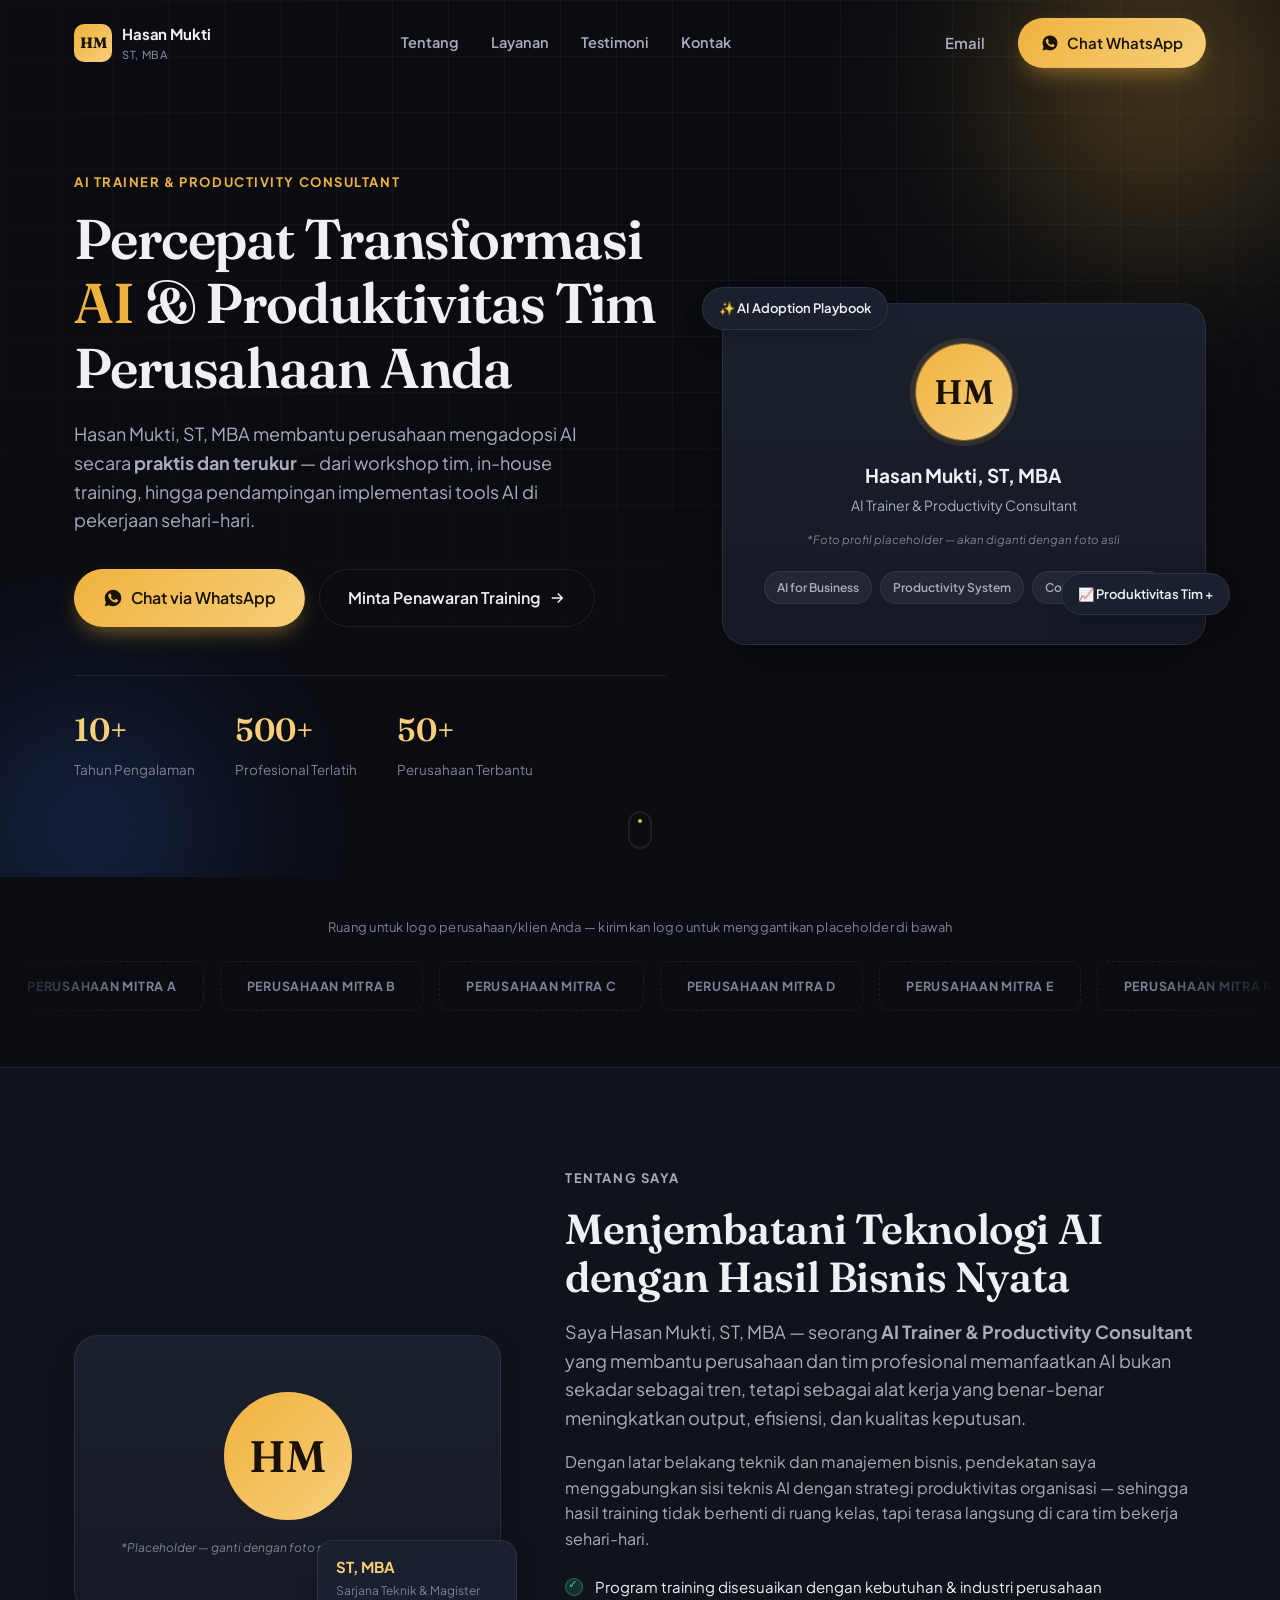
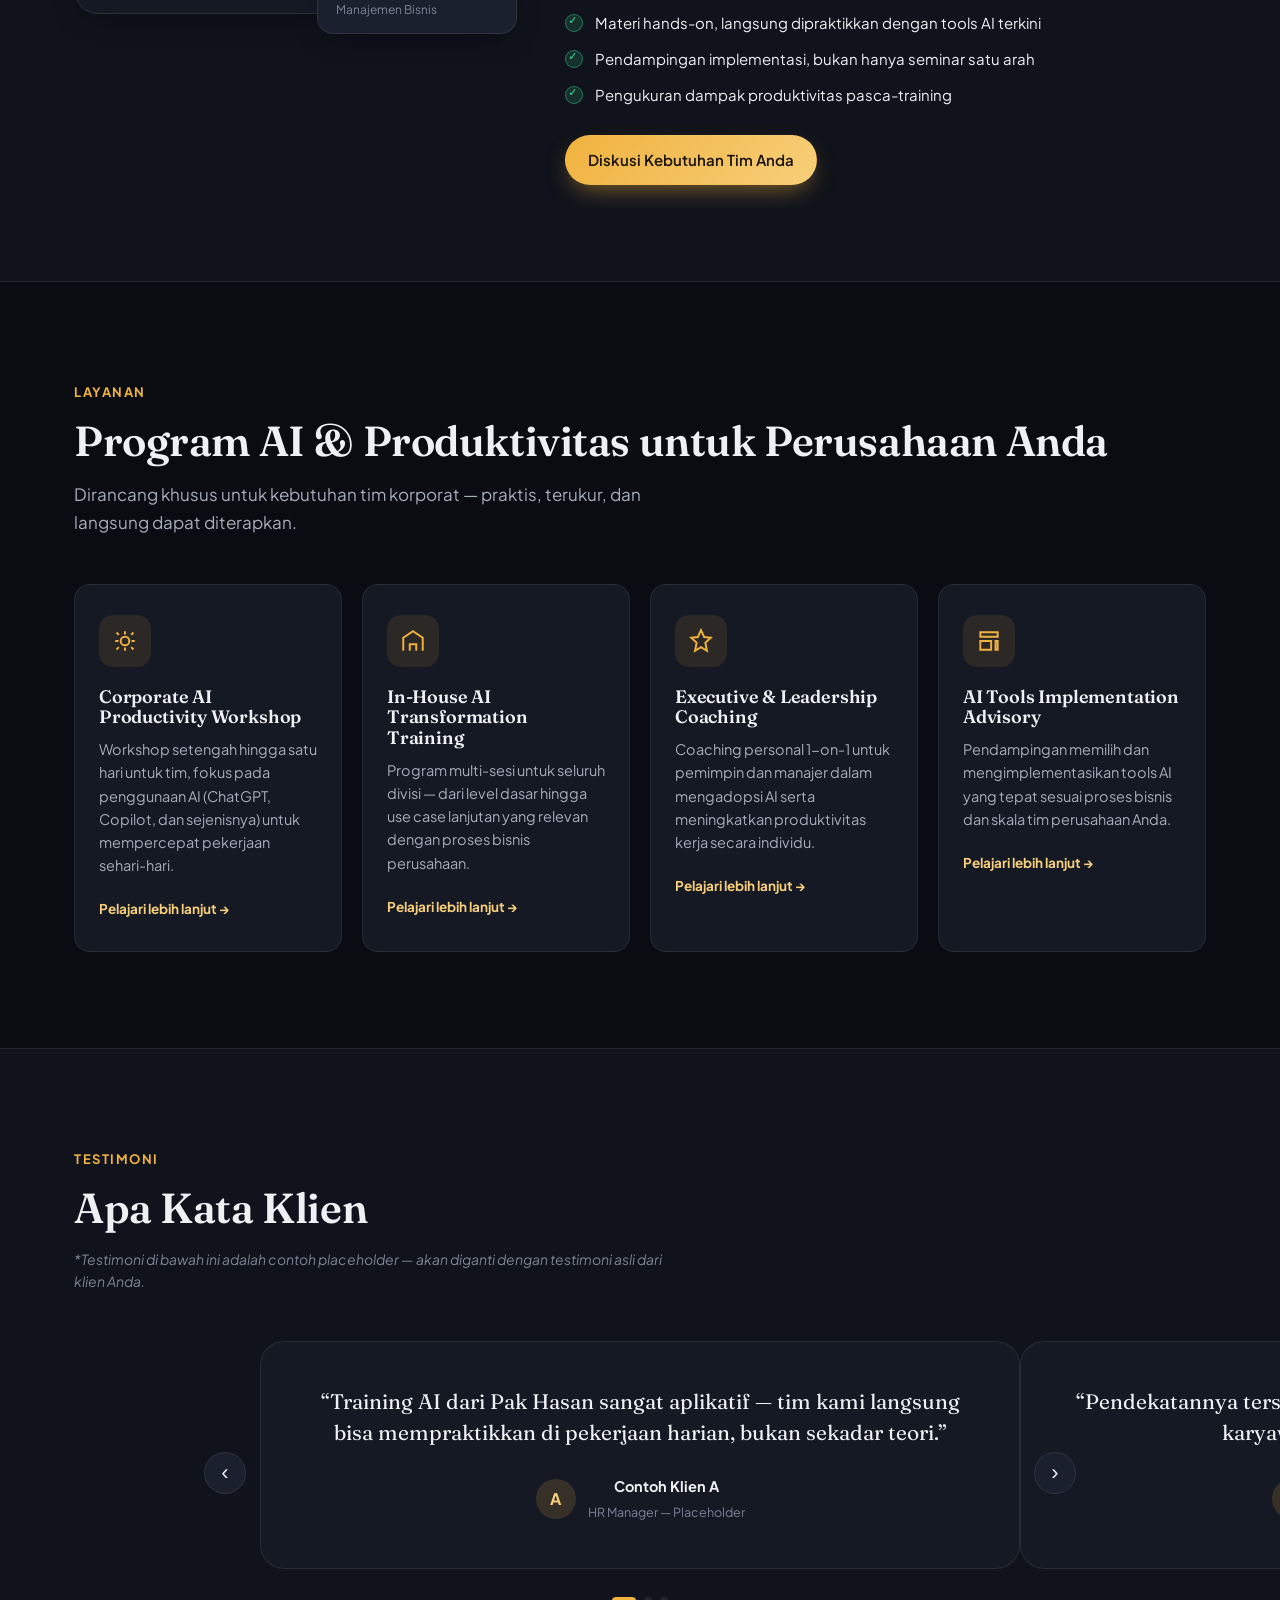
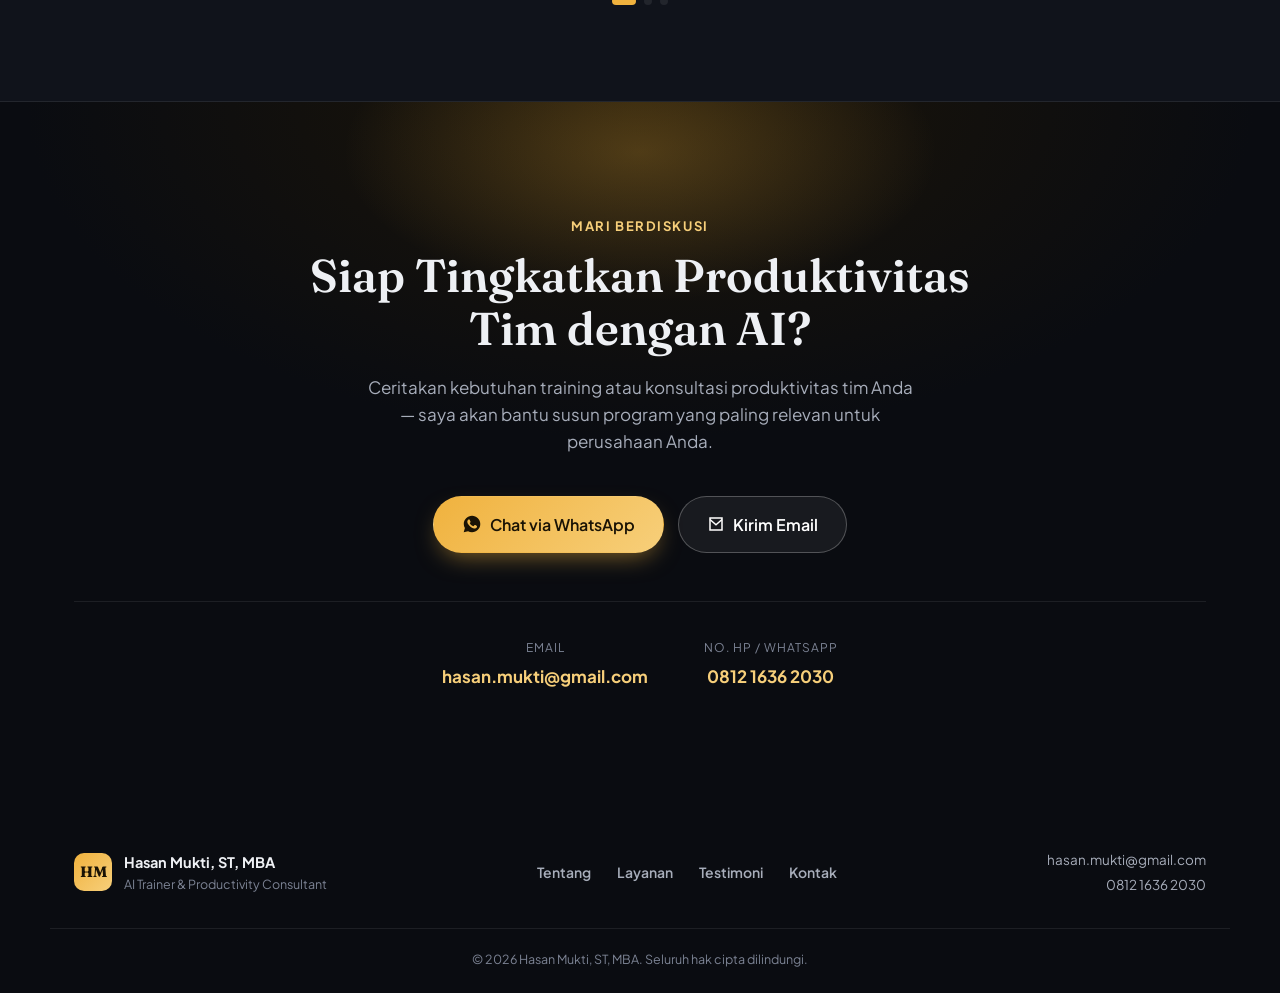
==== index.html @ 549fff19 "Add animated landing page for Hasan Mukti AI Trainer & Productivity Consultant - Single-page static " ====
<!DOCTYPE html>
<html lang="id">
<head>
<meta charset="UTF-8">
<meta name="viewport" content="width=device-width, initial-scale=1.0">
<title>Hasan Mukti, ST, MBA — AI Trainer &amp; Productivity Consultant</title>
<meta name="description" content="Hasan Mukti, ST, MBA — AI Trainer & Productivity Consultant. Bantu perusahaan Anda mengimplementasikan AI secara praktis untuk meningkatkan produktivitas tim.">
<link rel="icon" href="data:image/svg+xml,%3Csvg xmlns='http://www.w3.org/2000/svg' viewBox='0 0 100 100'%3E%3Crect width='100' height='100' rx='20' fill='%230b0d12'/%3E%3Ctext x='50' y='68' font-size='55' font-family='Georgia,serif' fill='%23f0b23e' text-anchor='middle'%3EH%3C/text%3E%3C/svg%3E">
<link rel="preconnect" href="https://fonts.googleapis.com">
<link rel="preconnect" href="https://fonts.gstatic.com" crossorigin>
<link href="https://fonts.googleapis.com/css2?family=Plus+Jakarta+Sans:wght@400;500;600;700;800&family=Fraunces:opsz,wght@9..144,500;9..144,600&display=swap" rel="stylesheet">
<link rel="stylesheet" href="assets/css/style.css">
</head>
<body>

<!-- ================= NAVBAR ================= -->
<header class="nav" id="nav">
  <div class="nav__inner container">
    <a href="#top" class="nav__brand">
      <span class="nav__mark">HM</span>
      <span class="nav__brandtext">Hasan Mukti <em>ST, MBA</em></span>
    </a>
    <nav class="nav__links" id="navLinks">
      <a href="#tentang">Tentang</a>
      <a href="#layanan">Layanan</a>
      <a href="#testimoni">Testimoni</a>
      <a href="#kontak">Kontak</a>
    </nav>
    <div class="nav__cta">
      <a class="btn btn--ghost" href="mailto:hasan.mukti@gmail.com">Email</a>
      <a class="btn btn--primary" id="navWaBtn" href="#" target="_blank" rel="noopener">
        <svg width="18" height="18" viewBox="0 0 24 24" fill="currentColor" aria-hidden="true"><path d="M12.04 2C6.58 2 2.13 6.45 2.13 11.91c0 1.82.5 3.53 1.36 5l-1.45 5.09 5.24-1.37c1.42.76 3.05 1.19 4.76 1.19 5.46 0 9.91-4.45 9.91-9.91C22 6.45 17.5 2 12.04 2zm5.8 14.02c-.24.68-1.4 1.31-1.93 1.36-.5.05-1.02.24-3.44-.72-2.9-1.16-4.77-4.13-4.92-4.32-.14-.19-1.17-1.56-1.17-2.98 0-1.42.75-2.11 1.01-2.4.26-.29.57-.36.76-.36h.55c.18 0 .42-.04.65.5.24.55.8 1.9.87 2.03.07.14.12.3.02.49-.1.19-.15.3-.3.46-.14.17-.3.37-.43.5-.14.14-.29.29-.13.57.17.29.75 1.24 1.62 2.01 1.11.99 2.05 1.3 2.33 1.44.29.14.45.12.62-.07.17-.19.72-.83.91-1.12.19-.29.38-.24.63-.14.26.1 1.63.77 1.91.91.29.14.48.21.55.33.07.12.07.7-.17 1.38z"/></svg>
        Chat WhatsApp
      </a>
    </div>
    <button class="nav__burger" id="burger" aria-label="Buka menu" aria-expanded="false">
      <span></span><span></span><span></span>
    </button>
  </div>
  <nav class="nav__mobile" id="navMobile">
    <a href="#tentang">Tentang</a>
    <a href="#layanan">Layanan</a>
    <a href="#testimoni">Testimoni</a>
    <a href="#kontak">Kontak</a>
    <a class="btn btn--primary" id="navWaBtnMobile" href="#" target="_blank" rel="noopener">Chat WhatsApp</a>
  </nav>
</header>

<!-- ================= HERO ================= -->
<section class="hero" id="top">
  <div class="hero__blob hero__blob--1" aria-hidden="true"></div>
  <div class="hero__blob hero__blob--2" aria-hidden="true"></div>
  <div class="hero__grid" aria-hidden="true"></div>

  <div class="container hero__inner">
    <div class="hero__copy" data-reveal>
      <p class="eyebrow">AI Trainer &amp; Productivity Consultant</p>
      <h1 class="hero__title">
        Percepat Transformasi <span class="text-accent">AI</span> &amp; Produktivitas Tim Perusahaan Anda
      </h1>
      <p class="hero__subtitle">
        Hasan Mukti, ST, MBA membantu perusahaan mengadopsi AI secara <strong>praktis dan terukur</strong> —
        dari workshop tim, in-house training, hingga pendampingan implementasi tools AI di pekerjaan sehari-hari.
      </p>
      <div class="hero__actions">
        <a class="btn btn--primary btn--lg" id="heroWaBtn" href="#" target="_blank" rel="noopener">
          <svg width="20" height="20" viewBox="0 0 24 24" fill="currentColor" aria-hidden="true"><path d="M12.04 2C6.58 2 2.13 6.45 2.13 11.91c0 1.82.5 3.53 1.36 5l-1.45 5.09 5.24-1.37c1.42.76 3.05 1.19 4.76 1.19 5.46 0 9.91-4.45 9.91-9.91C22 6.45 17.5 2 12.04 2zm5.8 14.02c-.24.68-1.4 1.31-1.93 1.36-.5.05-1.02.24-3.44-.72-2.9-1.16-4.77-4.13-4.92-4.32-.14-.19-1.17-1.56-1.17-2.98 0-1.42.75-2.11 1.01-2.4.26-.29.57-.36.76-.36h.55c.18 0 .42-.04.65.5.24.55.8 1.9.87 2.03.07.14.12.3.02.49-.1.19-.15.3-.3.46-.14.17-.3.37-.43.5-.14.14-.29.29-.13.57.17.29.75 1.24 1.62 2.01 1.11.99 2.05 1.3 2.33 1.44.29.14.45.12.62-.07.17-.19.72-.83.91-1.12.19-.29.38-.24.63-.14.26.1 1.63.77 1.91.91.29.14.48.21.55.33.07.12.07.7-.17 1.38z"/></svg>
          Chat via WhatsApp
        </a>
        <a class="btn btn--outline btn--lg" href="#kontak">
          Minta Penawaran Training
          <svg width="18" height="18" viewBox="0 0 24 24" fill="none" stroke="currentColor" stroke-width="2" aria-hidden="true"><path d="M5 12h14M13 6l6 6-6 6"/></svg>
        </a>
      </div>

      <dl class="hero__stats">
        <div class="stat">
          <dt class="stat__num" data-count="10" data-suffix="+">0</dt>
          <dd>Tahun Pengalaman</dd>
        </div>
        <div class="stat">
          <dt class="stat__num" data-count="500" data-suffix="+">0</dt>
          <dd>Profesional Terlatih</dd>
        </div>
        <div class="stat">
          <dt class="stat__num" data-count="50" data-suffix="+">0</dt>
          <dd>Perusahaan Terbantu</dd>
        </div>
      </dl>
    </div>

    <div class="hero__visual" data-reveal data-reveal-delay="150">
      <div class="hero__card">
        <div class="hero__avatar">
          <span>HM</span>
        </div>
        <p class="hero__cardname">Hasan Mukti, ST, MBA</p>
        <p class="hero__cardrole">AI Trainer &amp; Productivity Consultant</p>
        <p class="hero__cardnote">*Foto profil placeholder — akan diganti dengan foto asli</p>
        <ul class="hero__cardtags">
          <li>AI for Business</li>
          <li>Productivity System</li>
          <li>Corporate Training</li>
        </ul>
      </div>
      <div class="hero__floatchip hero__floatchip--1">✨ AI Adoption Playbook</div>
      <div class="hero__floatchip hero__floatchip--2">📈 Produktivitas Tim +</div>
    </div>
  </div>

  <div class="hero__scrolldown" aria-hidden="true"><span></span></div>
</section>

<!-- ================= TRUST BAR (placeholder logos) ================= -->
<section class="trustbar" data-reveal>
  <div class="container">
    <p class="trustbar__label">Ruang untuk logo perusahaan/klien Anda — kirimkan logo untuk menggantikan placeholder di bawah</p>
  </div>
  <div class="marquee">
    <div class="marquee__track">
      <span class="logo-pill">PERUSAHAAN MITRA A</span>
      <span class="logo-pill">PERUSAHAAN MITRA B</span>
      <span class="logo-pill">PERUSAHAAN MITRA C</span>
      <span class="logo-pill">PERUSAHAAN MITRA D</span>
      <span class="logo-pill">PERUSAHAAN MITRA E</span>
      <span class="logo-pill">PERUSAHAAN MITRA F</span>
      <!-- duplicate for seamless loop -->
      <span class="logo-pill" aria-hidden="true">PERUSAHAAN MITRA A</span>
      <span class="logo-pill" aria-hidden="true">PERUSAHAAN MITRA B</span>
      <span class="logo-pill" aria-hidden="true">PERUSAHAAN MITRA C</span>
      <span class="logo-pill" aria-hidden="true">PERUSAHAAN MITRA D</span>
      <span class="logo-pill" aria-hidden="true">PERUSAHAAN MITRA E</span>
      <span class="logo-pill" aria-hidden="true">PERUSAHAAN MITRA F</span>
    </div>
  </div>
</section>

<!-- ================= ABOUT ================= -->
<section class="about" id="tentang">
  <div class="container about__grid">
    <div class="about__media" data-reveal>
      <div class="about__frame">
        <div class="about__avatar">HM</div>
        <p class="about__medianote">*Placeholder — ganti dengan foto profesional Hasan Mukti</p>
      </div>
      <div class="about__badge">
        <strong>ST, MBA</strong>
        <span>Sarjana Teknik &amp; Magister Manajemen Bisnis</span>
      </div>
    </div>

    <div class="about__copy" data-reveal data-reveal-delay="100">
      <p class="eyebrow">Tentang Saya</p>
      <h2 class="section-title">Menjembatani Teknologi AI dengan Hasil Bisnis Nyata</h2>
      <p class="about__lead">
        Saya Hasan Mukti, ST, MBA — seorang <strong>AI Trainer &amp; Productivity Consultant</strong> yang membantu
        perusahaan dan tim profesional memanfaatkan AI bukan sekadar sebagai tren, tetapi sebagai alat kerja yang
        benar-benar meningkatkan output, efisiensi, dan kualitas keputusan.
      </p>
      <p>
        Dengan latar belakang teknik dan manajemen bisnis, pendekatan saya menggabungkan sisi teknis AI dengan
        strategi produktivitas organisasi — sehingga hasil training tidak berhenti di ruang kelas, tapi terasa
        langsung di cara tim bekerja sehari-hari.
      </p>

      <ul class="checklist">
        <li>Program training disesuaikan dengan kebutuhan &amp; industri perusahaan</li>
        <li>Materi hands-on, langsung dipraktikkan dengan tools AI terkini</li>
        <li>Pendampingan implementasi, bukan hanya seminar satu arah</li>
        <li>Pengukuran dampak produktivitas pasca-training</li>
      </ul>

      <div class="about__actions">
        <a class="btn btn--primary" id="aboutWaBtn" href="#" target="_blank" rel="noopener">Diskusi Kebutuhan Tim Anda</a>
      </div>
    </div>
  </div>
</section>

<!-- ================= LAYANAN ================= -->
<section class="services" id="layanan">
  <div class="container">
    <div class="section-head" data-reveal>
      <p class="eyebrow">Layanan</p>
      <h2 class="section-title">Program AI &amp; Produktivitas untuk Perusahaan Anda</h2>
      <p class="section-desc">
        Dirancang khusus untuk kebutuhan tim korporat — praktis, terukur, dan langsung dapat diterapkan.
      </p>
    </div>

    <div class="cards">
      <article class="card" data-reveal>
        <div class="card__icon">
          <svg width="26" height="26" viewBox="0 0 24 24" fill="none" stroke="currentColor" stroke-width="1.8"><path d="M12 3v3M12 18v3M4.2 4.2l2.1 2.1M17.7 17.7l2.1 2.1M3 12h3M18 12h3M4.2 19.8l2.1-2.1M17.7 6.3l2.1-2.1"/><circle cx="12" cy="12" r="4"/></svg>
        </div>
        <h3>Corporate AI Productivity Workshop</h3>
        <p>Workshop setengah hingga satu hari untuk tim, fokus pada penggunaan AI (ChatGPT, Copilot, dan sejenisnya) untuk mempercepat pekerjaan sehari-hari.</p>
        <a class="card__link" href="#kontak">Pelajari lebih lanjut →</a>
      </article>

      <article class="card" data-reveal data-reveal-delay="80">
        <div class="card__icon">
          <svg width="26" height="26" viewBox="0 0 24 24" fill="none" stroke="currentColor" stroke-width="1.8"><path d="M3 21V9l9-6 9 6v12"/><path d="M9 21v-6h6v6"/></svg>
        </div>
        <h3>In-House AI Transformation Training</h3>
        <p>Program multi-sesi untuk seluruh divisi — dari level dasar hingga use case lanjutan yang relevan dengan proses bisnis perusahaan.</p>
        <a class="card__link" href="#kontak">Pelajari lebih lanjut →</a>
      </article>

      <article class="card" data-reveal data-reveal-delay="160">
        <div class="card__icon">
          <svg width="26" height="26" viewBox="0 0 24 24" fill="none" stroke="currentColor" stroke-width="1.8"><path d="M12 2l2.9 6.3L21 9l-5 4.6L17.5 21 12 17.6 6.5 21 8 13.6 3 9l6.1-.7z"/></svg>
        </div>
        <h3>Executive &amp; Leadership Coaching</h3>
        <p>Coaching personal 1-on-1 untuk pemimpin dan manajer dalam mengadopsi AI serta meningkatkan produktivitas kerja secara individu.</p>
        <a class="card__link" href="#kontak">Pelajari lebih lanjut →</a>
      </article>

      <article class="card" data-reveal data-reveal-delay="240">
        <div class="card__icon">
          <svg width="26" height="26" viewBox="0 0 24 24" fill="none" stroke="currentColor" stroke-width="1.8"><path d="M4 4h16v4H4zM4 12h10v8H4zM18 12h2v8h-2z"/></svg>
        </div>
        <h3>AI Tools Implementation Advisory</h3>
        <p>Pendampingan memilih dan mengimplementasikan tools AI yang tepat sesuai proses bisnis dan skala tim perusahaan Anda.</p>
        <a class="card__link" href="#kontak">Pelajari lebih lanjut →</a>
      </article>
    </div>
  </div>
</section>

<!-- ================= TESTIMONI ================= -->
<section class="testimonials" id="testimoni">
  <div class="container">
    <div class="section-head" data-reveal>
      <p class="eyebrow">Testimoni</p>
      <h2 class="section-title">Apa Kata Klien</h2>
      <p class="section-desc placeholder-note">
        *Testimoni di bawah ini adalah contoh placeholder — akan diganti dengan testimoni asli dari klien Anda.
      </p>
    </div>

    <div class="slider" id="slider">
      <div class="slider__track" id="sliderTrack">
        <figure class="slide">
          <blockquote>“Training AI dari Pak Hasan sangat aplikatif — tim kami langsung bisa mempraktikkan di pekerjaan harian, bukan sekadar teori.”</blockquote>
          <figcaption>
            <span class="slide__avatar">A</span>
            <span>
              <strong>Contoh Klien A</strong>
              <em>HR Manager — Placeholder</em>
            </span>
          </figcaption>
        </figure>
        <figure class="slide">
          <blockquote>“Pendekatannya terstruktur dan mudah diikuti oleh berbagai level karyawan, dari staf hingga manajer.”</blockquote>
          <figcaption>
            <span class="slide__avatar">B</span>
            <span>
              <strong>Contoh Klien B</strong>
              <em>Operations Director — Placeholder</em>
            </span>
          </figcaption>
        </figure>
        <figure class="slide">
          <blockquote>“Setelah program in-house training selesai, produktivitas tim dalam menyelesaikan tugas administratif meningkat signifikan.”</blockquote>
          <figcaption>
            <span class="slide__avatar">C</span>
            <span>
              <strong>Contoh Klien C</strong>
              <em>CEO — Placeholder</em>
            </span>
          </figcaption>
        </figure>
      </div>
      <div class="slider__dots" id="sliderDots"></div>
      <button class="slider__nav slider__nav--prev" id="sliderPrev" aria-label="Testimoni sebelumnya">‹</button>
      <button class="slider__nav slider__nav--next" id="sliderNext" aria-label="Testimoni berikutnya">›</button>
    </div>
  </div>
</section>

<!-- ================= FINAL CTA / KONTAK ================= -->
<section class="cta" id="kontak">
  <div class="cta__glow" aria-hidden="true"></div>
  <div class="container cta__inner" data-reveal>
    <p class="eyebrow eyebrow--light">Mari Berdiskusi</p>
    <h2 class="cta__title">Siap Tingkatkan Produktivitas Tim dengan AI?</h2>
    <p class="cta__desc">
      Ceritakan kebutuhan training atau konsultasi produktivitas tim Anda — saya akan bantu susun program yang paling relevan untuk perusahaan Anda.
    </p>

    <div class="cta__actions">
      <a class="btn btn--primary btn--lg" id="ctaWaBtn" href="#" target="_blank" rel="noopener">
        <svg width="20" height="20" viewBox="0 0 24 24" fill="currentColor" aria-hidden="true"><path d="M12.04 2C6.58 2 2.13 6.45 2.13 11.91c0 1.82.5 3.53 1.36 5l-1.45 5.09 5.24-1.37c1.42.76 3.05 1.19 4.76 1.19 5.46 0 9.91-4.45 9.91-9.91C22 6.45 17.5 2 12.04 2zm5.8 14.02c-.24.68-1.4 1.31-1.93 1.36-.5.05-1.02.24-3.44-.72-2.9-1.16-4.77-4.13-4.92-4.32-.14-.19-1.17-1.56-1.17-2.98 0-1.42.75-2.11 1.01-2.4.26-.29.57-.36.76-.36h.55c.18 0 .42-.04.65.5.24.55.8 1.9.87 2.03.07.14.12.3.02.49-.1.19-.15.3-.3.46-.14.17-.3.37-.43.5-.14.14-.29.29-.13.57.17.29.75 1.24 1.62 2.01 1.11.99 2.05 1.3 2.33 1.44.29.14.45.12.62-.07.17-.19.72-.83.91-1.12.19-.29.38-.24.63-.14.26.1 1.63.77 1.91.91.29.14.48.21.55.33.07.12.07.7-.17 1.38z"/></svg>
        Chat via WhatsApp
      </a>
      <a class="btn btn--outline-light btn--lg" href="mailto:hasan.mukti@gmail.com?subject=Permintaan%20Penawaran%20Training%20AI&body=Halo%20Pak%20Hasan%2C%0A%0ASaya%20ingin%20menanyakan%20penawaran%20program%20training%20AI%20%26%20produktivitas%20untuk%20tim%2Fperusahaan%20kami.%0A%0ANama%20Perusahaan%3A%0AJumlah%20Peserta%3A%0AKebutuhan%3A%0A%0ATerima%20kasih.">
        <svg width="18" height="18" viewBox="0 0 24 24" fill="none" stroke="currentColor" stroke-width="2" aria-hidden="true"><path d="M4 4h16v16H4z"/><path d="M4 6l8 7 8-7"/></svg>
        Kirim Email
      </a>
    </div>

    <div class="cta__contact">
      <div>
        <span class="cta__contactlabel">Email</span>
        <a href="mailto:hasan.mukti@gmail.com">hasan.mukti@gmail.com</a>
      </div>
      <div>
        <span class="cta__contactlabel">No. HP / WhatsApp</span>
        <a id="ctaPhoneLink" href="#">0812 1636 2030</a>
      </div>
    </div>
  </div>
</section>

<!-- ================= FOOTER ================= -->
<footer class="footer">
  <div class="container footer__inner">
    <div class="footer__brand">
      <span class="nav__mark">HM</span>
      <div>
        <p class="footer__name">Hasan Mukti, ST, MBA</p>
        <p class="footer__role">AI Trainer &amp; Productivity Consultant</p>
      </div>
    </div>
    <nav class="footer__links">
      <a href="#tentang">Tentang</a>
      <a href="#layanan">Layanan</a>
      <a href="#testimoni">Testimoni</a>
      <a href="#kontak">Kontak</a>
    </nav>
    <div class="footer__contact">
      <a href="mailto:hasan.mukti@gmail.com">hasan.mukti@gmail.com</a>
      <a id="footerPhoneLink" href="#">0812 1636 2030</a>
    </div>
  </div>
  <div class="container footer__bottom">
    <p>© <span id="year"></span> Hasan Mukti, ST, MBA. Seluruh hak cipta dilindungi.</p>
  </div>
</footer>

<!-- ================= FLOATING WHATSAPP ================= -->
<a class="fab-wa" id="fabWa" href="#" target="_blank" rel="noopener" aria-label="Chat via WhatsApp">
  <svg width="26" height="26" viewBox="0 0 24 24" fill="currentColor" aria-hidden="true"><path d="M12.04 2C6.58 2 2.13 6.45 2.13 11.91c0 1.82.5 3.53 1.36 5l-1.45 5.09 5.24-1.37c1.42.76 3.05 1.19 4.76 1.19 5.46 0 9.91-4.45 9.91-9.91C22 6.45 17.5 2 12.04 2zm5.8 14.02c-.24.68-1.4 1.31-1.93 1.36-.5.05-1.02.24-3.44-.72-2.9-1.16-4.77-4.13-4.92-4.32-.14-.19-1.17-1.56-1.17-2.98 0-1.42.75-2.11 1.01-2.4.26-.29.57-.36.76-.36h.55c.18 0 .42-.04.65.5.24.55.8 1.9.87 2.03.07.14.12.3.02.49-.1.19-.15.3-.3.46-.14.17-.3.37-.43.5-.14.14-.29.29-.13.57.17.29.75 1.24 1.62 2.01 1.11.99 2.05 1.3 2.33 1.44.29.14.45.12.62-.07.17-.19.72-.83.91-1.12.19-.29.38-.24.63-.14.26.1 1.63.77 1.91.91.29.14.48.21.55.33.07.12.07.7-.17 1.38z"/></svg>
  <span class="fab-wa__ping" aria-hidden="true"></span>
</a>

<script src="assets/js/main.js"></script>
</body>
</html>
---- assets/css/style.css ----
/* =========================================================
   Hasan Mukti, ST, MBA — AI Trainer & Productivity Consultant
   Landing page styles
   ========================================================= */

:root{
  --bg: #0a0c11;
  --bg-alt: #10131b;
  --surface: #151924;
  --surface-2: #1b202e;
  --border: rgba(255,255,255,0.08);
  --text: #eef0f4;
  --text-dim: #a7adba;
  --text-faint: #7c8394;

  --accent: #f0b23e;
  --accent-2: #f7cf7a;
  --accent-ink: #1a1305;

  --success: #3ddc97;

  --radius-sm: 10px;
  --radius-md: 16px;
  --radius-lg: 24px;

  --shadow-lg: 0 24px 60px -20px rgba(0,0,0,0.55);
  --shadow-md: 0 12px 30px -14px rgba(0,0,0,0.5);

  --font-body: 'Plus Jakarta Sans', system-ui, -apple-system, Segoe UI, Roboto, sans-serif;
  --font-display: 'Fraunces', Georgia, serif;

  --ease: cubic-bezier(.16,.84,.44,1);
}

/* Light theme fallback isn't offered — this site commits to one dark, premium look */

*, *::before, *::after{ box-sizing: border-box; }
html{ scroll-behavior: smooth; }
body{
  margin:0;
  background: var(--bg);
  color: var(--text);
  font-family: var(--font-body);
  line-height: 1.6;
  -webkit-font-smoothing: antialiased;
  overflow-x: hidden;
}
img{ max-width:100%; display:block; }
a{ color: inherit; text-decoration: none; }
ul{ list-style: none; margin:0; padding:0; }
h1,h2,h3{ font-family: var(--font-display); font-weight:600; margin:0; line-height:1.15; }
p{ margin:0; }

.container{
  width: 100%;
  max-width: 1180px;
  margin: 0 auto;
  padding: 0 24px;
}

.text-accent{ color: var(--accent); }

.eyebrow{
  display:inline-block;
  font-size: 13px;
  font-weight:700;
  letter-spacing: .12em;
  text-transform: uppercase;
  color: var(--accent);
  margin: 0 0 14px;
}
.eyebrow--light{ color: var(--accent-2); }

.section-title{
  font-size: clamp(28px, 4vw, 42px);
  letter-spacing: -0.01em;
  margin-bottom: 16px;
}
.section-desc{
  color: var(--text-dim);
  max-width: 620px;
  font-size: 17px;
}
.placeholder-note{
  font-size: 14px;
  color: var(--text-faint);
  font-style: italic;
}
.section-head{ margin-bottom: 48px; }

/* ---------- Buttons ---------- */
.btn{
  display:inline-flex;
  align-items:center;
  gap:8px;
  padding: 12px 22px;
  border-radius: 999px;
  font-weight: 600;
  font-size: 15px;
  border: 1px solid transparent;
  cursor:pointer;
  transition: transform .25s var(--ease), box-shadow .25s var(--ease), background .25s var(--ease), border-color .25s var(--ease);
  white-space: nowrap;
}
.btn:hover{ transform: translateY(-2px); }
.btn:active{ transform: translateY(0); }
.btn svg{ flex-shrink:0; }

.btn--primary{
  background: linear-gradient(135deg, var(--accent), var(--accent-2));
  color: var(--accent-ink);
  box-shadow: 0 10px 24px -8px rgba(240,178,62,0.55);
}
.btn--primary:hover{ box-shadow: 0 16px 32px -8px rgba(240,178,62,0.7); }

.btn--ghost{
  background: transparent;
  color: var(--text-dim);
}
.btn--ghost:hover{ color: var(--text); }

.btn--outline{
  background: transparent;
  border-color: var(--border);
  color: var(--text);
}
.btn--outline:hover{ border-color: var(--accent); color: var(--accent-2); }

.btn--outline-light{
  background: rgba(255,255,255,0.06);
  border-color: rgba(255,255,255,0.25);
  color: #fff;
}
.btn--outline-light:hover{ background: rgba(255,255,255,0.12); }

.btn--lg{ padding: 15px 28px; font-size: 16px; }

/* ---------- Reveal on scroll ---------- */
[data-reveal]{
  opacity: 0;
  transform: translateY(28px);
  transition: opacity .8s var(--ease), transform .8s var(--ease);
}
[data-reveal].is-visible{
  opacity: 1;
  transform: translateY(0);
}

/* ---------- Navbar ---------- */
.nav{
  position: fixed;
  top:0; left:0; right:0;
  z-index: 100;
  padding: 18px 0;
  transition: padding .3s var(--ease), background .3s var(--ease), box-shadow .3s var(--ease), border-color .3s var(--ease);
  border-bottom: 1px solid transparent;
}
.nav.is-scrolled{
  padding: 10px 0;
  background: rgba(10,12,17,0.85);
  backdrop-filter: blur(14px);
  border-bottom-color: var(--border);
  box-shadow: 0 10px 30px -20px rgba(0,0,0,0.6);
}
.nav__inner{
  display:flex;
  align-items:center;
  justify-content: space-between;
  gap: 24px;
}
.nav__brand{ display:flex; align-items:center; gap:10px; }
.nav__mark{
  width: 38px; height:38px;
  border-radius: 10px;
  display:flex; align-items:center; justify-content:center;
  background: linear-gradient(135deg, var(--accent), var(--accent-2));
  color: var(--accent-ink);
  font-family: var(--font-display);
  font-weight:700;
  font-size: 15px;
  flex-shrink:0;
}
.nav__brandtext{ font-weight:700; font-size:15px; letter-spacing: -0.01em; }
.nav__brandtext em{ display:block; font-style:normal; font-weight:500; font-size:11px; color: var(--text-faint); letter-spacing: .06em; text-transform: uppercase; }

.nav__links{ display:flex; align-items:center; gap: 32px; }
.nav__links a{
  font-size: 14.5px; font-weight:600; color: var(--text-dim);
  position: relative;
  transition: color .2s;
}
.nav__links a::after{
  content:'';
  position:absolute; left:0; bottom:-6px;
  width:0; height:2px; background: var(--accent);
  transition: width .25s var(--ease);
}
.nav__links a:hover{ color: var(--text); }
.nav__links a:hover::after{ width:100%; }

.nav__cta{ display:flex; align-items:center; gap:10px; }
.nav__burger{
  display:none;
  flex-direction:column;
  gap:5px;
  background:none; border:none; cursor:pointer; padding:8px;
}
.nav__burger span{ width:22px; height:2px; background: var(--text); transition: transform .3s var(--ease), opacity .3s; }
.nav__burger.is-open span:nth-child(1){ transform: translateY(7px) rotate(45deg); }
.nav__burger.is-open span:nth-child(2){ opacity:0; }
.nav__burger.is-open span:nth-child(3){ transform: translateY(-7px) rotate(-45deg); }

.nav__mobile{
  display:none;
  flex-direction:column;
  gap: 4px;
  padding: 12px 24px 20px;
  background: rgba(10,12,17,0.97);
  border-bottom: 1px solid var(--border);
  max-height:0;
  overflow:hidden;
  transition: max-height .35s var(--ease);
}
.nav__mobile.is-open{ display:flex; max-height: 320px; }
.nav__mobile a{
  padding: 12px 4px;
  font-weight:600;
  color: var(--text-dim);
  border-bottom: 1px solid var(--border);
}
.nav__mobile a:last-child{ border-bottom:none; margin-top:8px; text-align:center; color: var(--accent-ink); }

/* ---------- Hero ---------- */
.hero{
  position: relative;
  padding: 168px 0 96px;
  overflow: hidden;
}
.hero__grid{
  position:absolute; inset:0;
  background-image:
    linear-gradient(to right, rgba(255,255,255,.035) 1px, transparent 1px),
    linear-gradient(to bottom, rgba(255,255,255,.035) 1px, transparent 1px);
  background-size: 56px 56px;
  mask-image: radial-gradient(ellipse 70% 60% at 50% 20%, black 40%, transparent 100%);
  pointer-events:none;
}
.hero__blob{
  position:absolute;
  border-radius:50%;
  filter: blur(80px);
  opacity: .35;
  pointer-events:none;
  animation: drift 18s ease-in-out infinite;
}
.hero__blob--1{
  width:480px; height:480px;
  top:-160px; right:-120px;
  background: radial-gradient(circle, var(--accent), transparent 70%);
}
.hero__blob--2{
  width: 380px; height:380px;
  bottom:-140px; left:-100px;
  background: radial-gradient(circle, #3d6df0, transparent 70%);
  animation-delay: -9s;
}
@keyframes drift{
  0%, 100%{ transform: translate(0,0) scale(1); }
  50%{ transform: translate(30px,-30px) scale(1.08); }
}

.hero__inner{
  position:relative;
  display:grid;
  grid-template-columns: 1.1fr 0.9fr;
  gap: 56px;
  align-items:center;
}
.hero__title{
  font-size: clamp(34px, 4.6vw, 56px);
  letter-spacing: -0.02em;
  margin: 0 0 20px;
}
.hero__subtitle{
  font-size: 18px;
  color: var(--text-dim);
  max-width: 540px;
  margin-bottom: 34px;
}
.hero__actions{ display:flex; flex-wrap:wrap; gap:14px; margin-bottom: 48px; }

.hero__stats{
  display:flex;
  gap: 40px;
  margin:0;
  padding-top: 28px;
  border-top: 1px solid var(--border);
}
.stat__num{
  font-family: var(--font-display);
  font-size: 32px;
  color: var(--accent-2);
  font-weight:600;
}
.stat dd{ margin:4px 0 0; font-size: 13.5px; color: var(--text-faint); }

.hero__visual{ position:relative; }
.hero__card{
  position:relative;
  background: linear-gradient(180deg, var(--surface-2), var(--surface));
  border: 1px solid var(--border);
  border-radius: var(--radius-lg);
  padding: 40px 32px;
  text-align:center;
  box-shadow: var(--shadow-lg);
}
.hero__avatar{
  width: 96px; height:96px;
  margin: 0 auto 20px;
  border-radius: 50%;
  display:flex; align-items:center; justify-content:center;
  font-family: var(--font-display);
  font-size: 34px;
  font-weight:600;
  color: var(--accent-ink);
  background: linear-gradient(135deg, var(--accent), var(--accent-2));
  box-shadow: 0 0 0 6px rgba(240,178,62,0.12), 0 0 0 1px rgba(240,178,62,0.4);
}
.hero__cardname{ font-size:19px; font-weight:700; }
.hero__cardrole{ color: var(--text-dim); font-size:14px; margin-top:4px; }
.hero__cardnote{ font-size:11.5px; color: var(--text-faint); font-style:italic; margin-top:14px; }
.hero__cardtags{
  display:flex; flex-wrap:wrap; justify-content:center; gap:8px;
  margin-top: 22px;
}
.hero__cardtags li{
  font-size: 12px; font-weight:600;
  padding: 6px 12px;
  border-radius: 999px;
  background: rgba(255,255,255,0.06);
  border: 1px solid var(--border);
  color: var(--text-dim);
}

.hero__floatchip{
  position:absolute;
  background: var(--surface-2);
  border: 1px solid var(--border);
  border-radius: 999px;
  padding: 10px 16px;
  font-size: 13px;
  font-weight:600;
  box-shadow: var(--shadow-md);
  animation: floaty 5s ease-in-out infinite;
}
.hero__floatchip--1{ top: -16px; left: -20px; animation-delay: 0s; }
.hero__floatchip--2{ bottom: 30px; right: -24px; animation-delay: -2.5s; }
@keyframes floaty{
  0%,100%{ transform: translateY(0); }
  50%{ transform: translateY(-12px); }
}

.hero__scrolldown{
  position:absolute;
  bottom: 28px; left:50%;
  transform: translateX(-50%);
  width: 24px; height:38px;
  border: 2px solid var(--border);
  border-radius: 14px;
}
.hero__scrolldown span{
  display:block;
  width:4px; height:4px;
  margin: 6px auto 0;
  border-radius: 50%;
  background: var(--accent);
  animation: scrolldot 1.8s ease-in-out infinite;
}
@keyframes scrolldot{
  0%{ transform: translateY(0); opacity:1; }
  70%{ transform: translateY(14px); opacity:0; }
  100%{ opacity:0; }
}

/* ---------- Trust bar / marquee ---------- */
.trustbar{ padding: 40px 0 56px; text-align:center; }
.trustbar__label{ font-size:13px; color: var(--text-faint); margin-bottom: 24px; letter-spacing:.02em; }
.marquee{
  overflow:hidden;
  -webkit-mask-image: linear-gradient(to right, transparent, black 10%, black 90%, transparent);
  mask-image: linear-gradient(to right, transparent, black 10%, black 90%, transparent);
}
.marquee__track{
  display:flex;
  gap: 16px;
  width: max-content;
  animation: scrollX 28s linear infinite;
}
.marquee:hover .marquee__track{ animation-play-state: paused; }
@keyframes scrollX{
  from{ transform: translateX(0); }
  to{ transform: translateX(-50%); }
}
.logo-pill{
  flex-shrink:0;
  padding: 14px 26px;
  border: 1px dashed var(--border);
  border-radius: var(--radius-sm);
  color: var(--text-faint);
  font-weight:700;
  font-size: 12.5px;
  letter-spacing: .06em;
}

/* ---------- About ---------- */
.about{ padding: 96px 0; background: var(--bg-alt); border-top:1px solid var(--border); border-bottom:1px solid var(--border); }
.about__grid{
  display:grid;
  grid-template-columns: 0.8fr 1.2fr;
  gap: 64px;
  align-items:center;
}
.about__media{ position:relative; }
.about__frame{
  background: linear-gradient(180deg, var(--surface-2), var(--surface));
  border:1px solid var(--border);
  border-radius: var(--radius-lg);
  padding: 56px 24px;
  text-align:center;
  box-shadow: var(--shadow-md);
}
.about__avatar{
  width: 128px; height:128px;
  margin: 0 auto 18px;
  border-radius: 50%;
  display:flex; align-items:center; justify-content:center;
  font-family: var(--font-display);
  font-size: 44px; font-weight:600;
  color: var(--accent-ink);
  background: linear-gradient(135deg, var(--accent), var(--accent-2));
}
.about__medianote{ font-size:12px; color: var(--text-faint); font-style:italic; }
.about__badge{
  position:absolute;
  bottom: -20px; right: -16px;
  background: var(--surface-2);
  border:1px solid var(--border);
  border-radius: var(--radius-md);
  padding: 14px 18px;
  box-shadow: var(--shadow-md);
  display:flex; flex-direction:column; gap:2px;
  max-width: 200px;
}
.about__badge strong{ color: var(--accent-2); font-size:15px; }
.about__badge span{ font-size:12px; color: var(--text-faint); }

.about__lead{ font-size: 18px; margin-bottom: 16px; }
.about__copy p{ color: var(--text-dim); margin-bottom: 16px; }
.checklist{ margin: 24px 0 28px; display:flex; flex-direction:column; gap:12px; }
.checklist li{
  position:relative;
  padding-left: 30px;
  font-size: 15px;
  color: var(--text);
}
.checklist li::before{
  content:'';
  position:absolute; left:0; top:3px;
  width: 18px; height:18px;
  border-radius: 50%;
  background: rgba(61,220,151,0.15);
  border: 1px solid rgba(61,220,151,0.4);
}
.checklist li::after{
  content:'✓';
  position:absolute; left: 3px; top: 0px;
  font-size: 11px;
  color: var(--success);
  font-weight:700;
}

/* ---------- Services ---------- */
.services{ padding: 96px 0; }
.cards{
  display:grid;
  grid-template-columns: repeat(4, 1fr);
  gap: 20px;
}
.card{
  background: var(--surface);
  border: 1px solid var(--border);
  border-radius: var(--radius-md);
  padding: 30px 24px;
  transition: transform .3s var(--ease), border-color .3s var(--ease), box-shadow .3s var(--ease);
}
.card:hover{
  transform: translateY(-6px);
  border-color: rgba(240,178,62,0.4);
  box-shadow: var(--shadow-md);
}
.card__icon{
  width: 52px; height:52px;
  border-radius: 14px;
  display:flex; align-items:center; justify-content:center;
  background: rgba(240,178,62,0.1);
  color: var(--accent);
  margin-bottom: 20px;
}
.card h3{ font-size: 18px; margin-bottom: 10px; letter-spacing:-0.01em; }
.card p{ color: var(--text-dim); font-size: 14.5px; margin-bottom: 18px; }
.card__link{ font-size: 13.5px; font-weight:700; color: var(--accent-2); }
.card__link:hover{ text-decoration: underline; }

/* ---------- Testimonials ---------- */
.testimonials{ padding: 96px 0; background: var(--bg-alt); border-top:1px solid var(--border); border-bottom:1px solid var(--border); }
.slider{ position:relative; max-width: 760px; margin: 0 auto; }
.slider__track{
  display:flex;
  transition: transform .55s var(--ease);
}
.slide{
  flex: 0 0 100%;
  margin:0;
  background: var(--surface);
  border: 1px solid var(--border);
  border-radius: var(--radius-lg);
  padding: 44px 40px;
  text-align:center;
}
.slide blockquote{
  margin:0 0 26px;
  font-family: var(--font-display);
  font-size: 21px;
  line-height:1.5;
  color: var(--text);
}
.slide figcaption{ display:flex; align-items:center; justify-content:center; gap:12px; }
.slide__avatar{
  width: 40px; height:40px;
  border-radius:50%;
  display:flex; align-items:center; justify-content:center;
  background: rgba(240,178,62,0.15);
  color: var(--accent-2);
  font-weight:700;
}
.slide figcaption strong{ display:block; font-size:14.5px; }
.slide figcaption em{ font-style:normal; font-size:12.5px; color: var(--text-faint); }

.slider__dots{ display:flex; justify-content:center; gap:8px; margin-top: 28px; }
.slider__dots button{
  width:8px; height:8px; border-radius:50%;
  border:none; background: var(--border);
  cursor:pointer; padding:0;
  transition: background .25s, width .25s;
}
.slider__dots button.is-active{ background: var(--accent); width: 24px; border-radius:5px; }

.slider__nav{
  position:absolute; top:50%; transform: translateY(-50%);
  width:42px; height:42px;
  border-radius:50%;
  background: var(--surface-2);
  border:1px solid var(--border);
  color: var(--text);
  font-size: 22px;
  cursor:pointer;
  display:flex; align-items:center; justify-content:center;
  transition: background .2s, border-color .2s;
}
.slider__nav:hover{ border-color: var(--accent); color: var(--accent-2); }
.slider__nav--prev{ left: -56px; }
.slider__nav--next{ right: -56px; }

/* ---------- Final CTA ---------- */
.cta{
  position:relative;
  padding: 110px 0;
  text-align:center;
  overflow:hidden;
  background: radial-gradient(ellipse 80% 80% at 50% 0%, #1c1508 0%, var(--bg) 60%);
}
.cta__glow{
  position:absolute; top:-100px; left:50%; transform:translateX(-50%);
  width:600px; height:300px;
  background: radial-gradient(ellipse, rgba(240,178,62,0.25), transparent 70%);
  pointer-events:none;
}
.cta__inner{ position:relative; }
.cta__title{ font-size: clamp(30px, 4vw, 46px); max-width: 720px; margin: 0 auto 18px; }
.cta__desc{ color: var(--text-dim); font-size:17px; max-width: 560px; margin: 0 auto 40px; }
.cta__actions{ display:flex; justify-content:center; flex-wrap:wrap; gap:14px; margin-bottom: 48px; }
.cta__contact{
  display:flex; justify-content:center; gap: 56px; flex-wrap:wrap;
  padding-top: 36px;
  border-top: 1px solid var(--border);
}
.cta__contactlabel{ display:block; font-size:12px; text-transform:uppercase; letter-spacing:.08em; color: var(--text-faint); margin-bottom:6px; }
.cta__contact a{ font-size: 17px; font-weight:700; color: var(--accent-2); }
.cta__contact a:hover{ text-decoration: underline; }

/* ---------- Footer ---------- */
.footer{ padding: 48px 0 24px; }
.footer__inner{
  display:flex; align-items:center; justify-content:space-between; flex-wrap:wrap; gap: 24px;
  padding-bottom: 32px; border-bottom: 1px solid var(--border);
}
.footer__brand{ display:flex; align-items:center; gap:12px; }
.footer__name{ font-weight:700; font-size:14.5px; }
.footer__role{ font-size:12.5px; color: var(--text-faint); }
.footer__links{ display:flex; gap:26px; }
.footer__links a{ font-size:14px; color: var(--text-dim); font-weight:600; }
.footer__links a:hover{ color: var(--text); }
.footer__contact{ display:flex; flex-direction:column; gap:4px; align-items:flex-end; font-size:13.5px; color: var(--text-dim); }
.footer__contact a:hover{ color: var(--accent-2); }
.footer__bottom{ padding-top: 20px; text-align:center; font-size:12.5px; color: var(--text-faint); }

/* ---------- Floating WhatsApp button ---------- */
.fab-wa{
  position: fixed;
  bottom: 26px; right: 26px;
  width: 58px; height:58px;
  border-radius: 50%;
  background: linear-gradient(135deg, #25d366, #1da851);
  color: #fff;
  display:flex; align-items:center; justify-content:center;
  box-shadow: 0 12px 28px -8px rgba(37,211,102,0.6);
  z-index: 90;
  opacity: 0;
  transform: translateY(20px) scale(.8);
  pointer-events:none;
  transition: opacity .35s var(--ease), transform .35s var(--ease);
}
.fab-wa.is-visible{ opacity:1; transform: translateY(0) scale(1); pointer-events:auto; }
.fab-wa:hover{ transform: translateY(-4px) scale(1.05); }
.fab-wa__ping{
  position:absolute; inset:0;
  border-radius:50%;
  background: rgba(37,211,102,0.55);
  animation: ping 2.2s cubic-bezier(0,0,.2,1) infinite;
  z-index:-1;
}
@keyframes ping{
  0%{ transform: scale(1); opacity:.7; }
  75%,100%{ transform: scale(1.9); opacity:0; }
}

/* ---------- Responsive ---------- */
@media (max-width: 980px){
  .hero__inner{ grid-template-columns: 1fr; }
  .hero__visual{ order:-1; max-width: 420px; margin: 0 auto 16px; }
  .about__grid{ grid-template-columns: 1fr; }
  .about__media{ max-width: 380px; margin: 0 auto; }
  .cards{ grid-template-columns: repeat(2, 1fr); }
  .slider__nav{ display:none; }
}

@media (max-width: 760px){
  .nav__links, .nav__cta{ display:none; }
  .nav__burger{ display:flex; }
  .hero{ padding-top: 130px; }
  .hero__stats{ flex-wrap:wrap; gap: 24px; }
  .cards{ grid-template-columns: 1fr; }
  .footer__inner{ flex-direction:column; align-items:flex-start; }
  .footer__contact{ align-items:flex-start; }
}

@media (prefers-reduced-motion: reduce){
  *, *::before, *::after{
    animation-duration: 0.001ms !important;
    animation-iteration-count: 1 !important;
    transition-duration: 0.001ms !important;
    scroll-behavior: auto !important;
  }
}
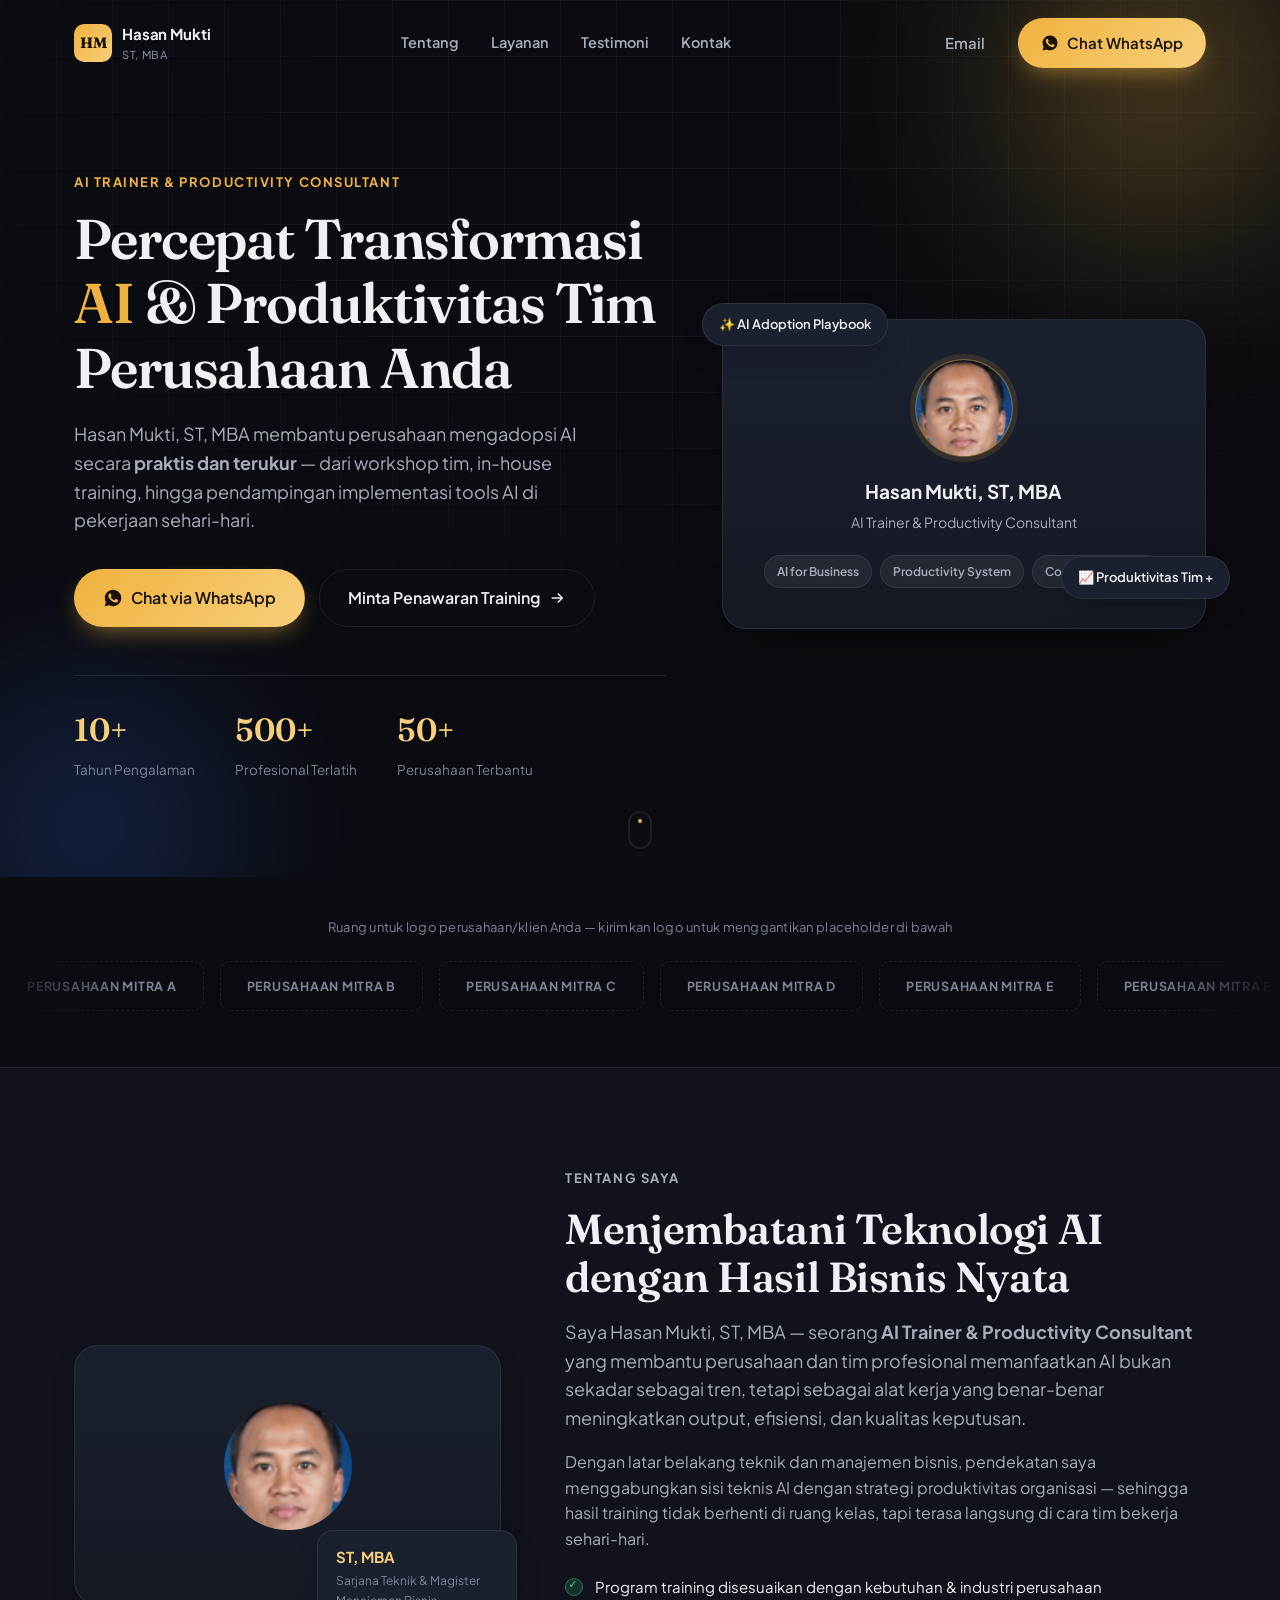
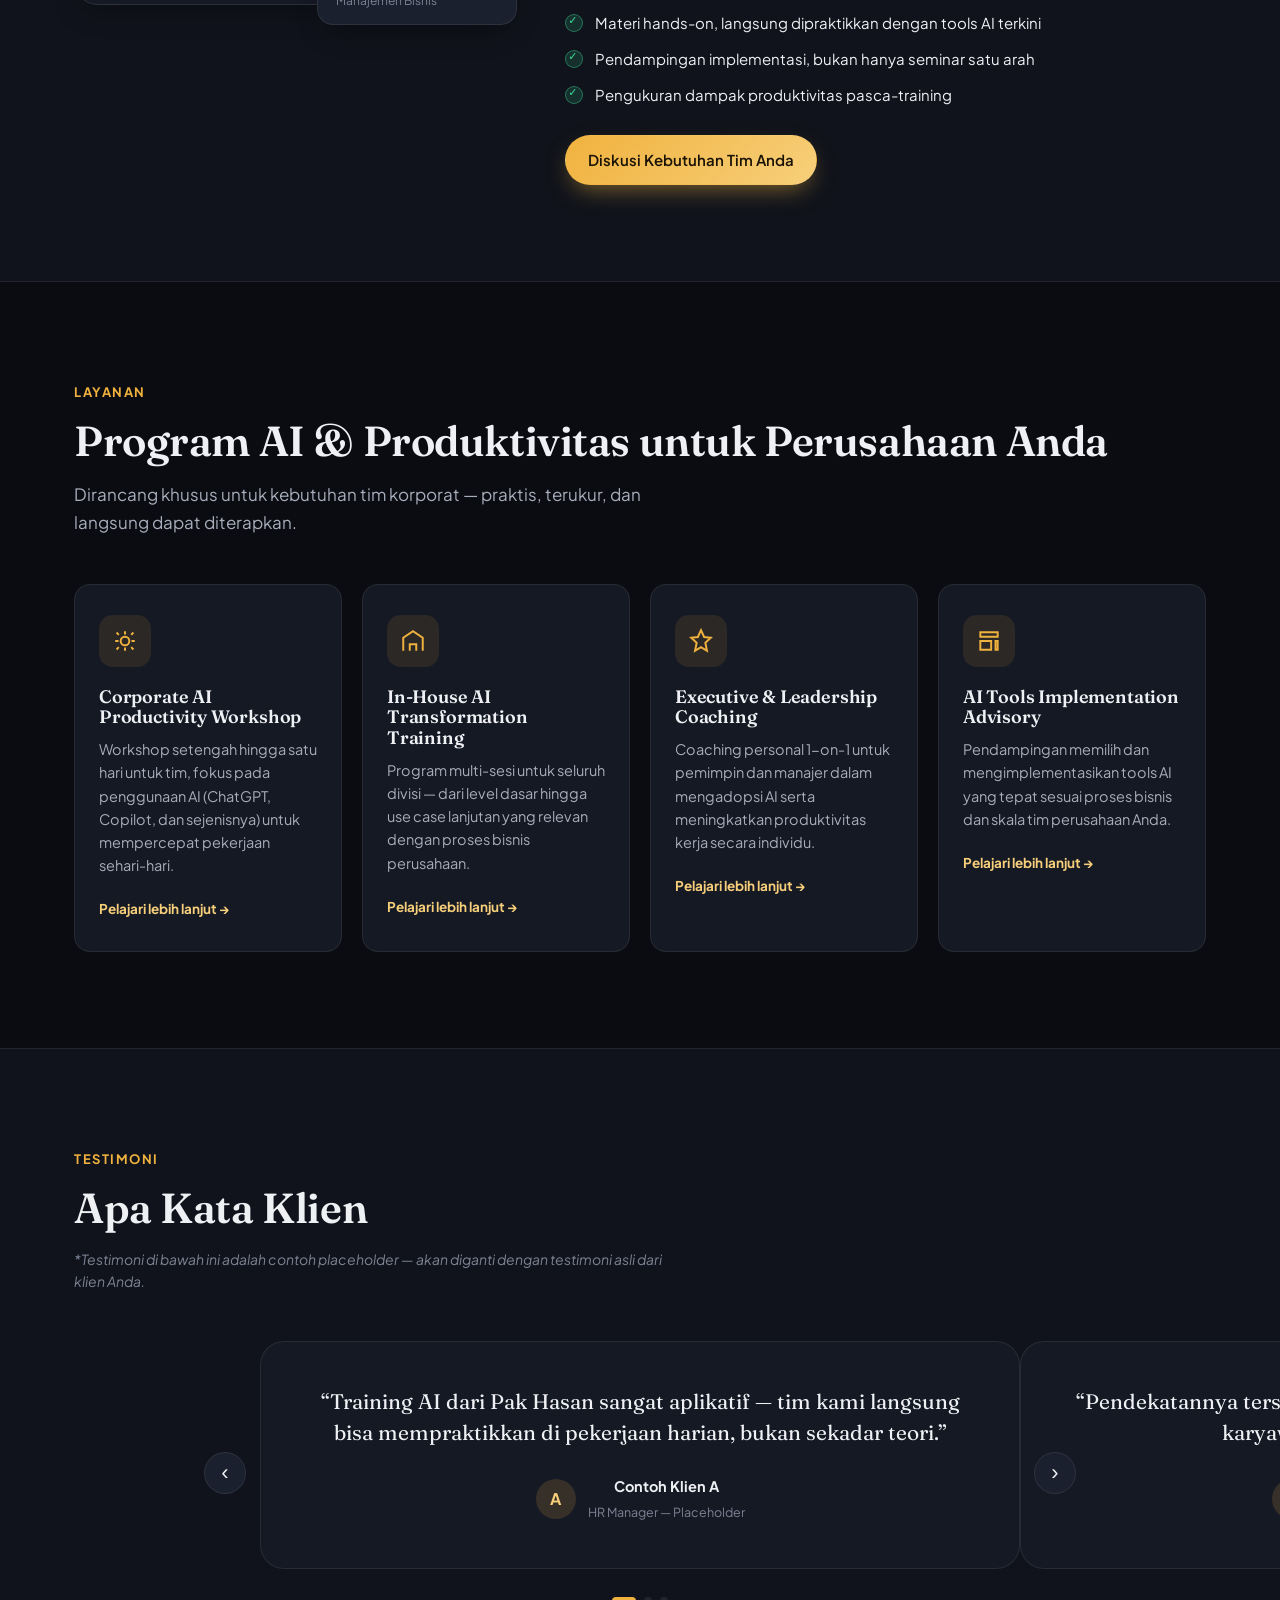
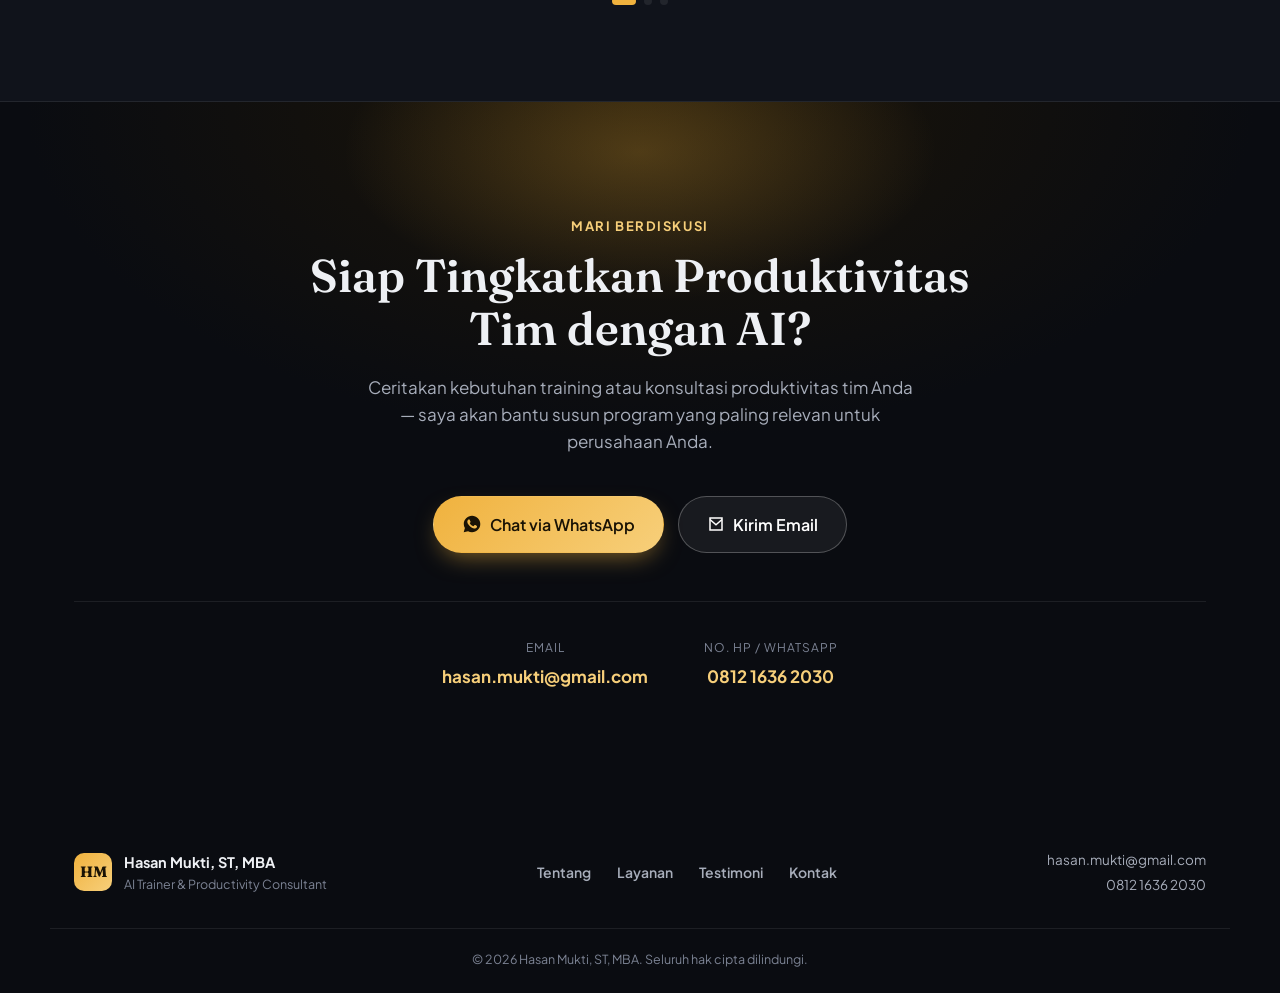
==== commit 53282726: "Replace placeholder avatar with actual profile photo - Add assets/img/hasan-mukti-profile.png - Use " ====
--- a/index.html
+++ b/index.html
@@ -92,11 +92,10 @@
     <div class="hero__visual" data-reveal data-reveal-delay="150">
       <div class="hero__card">
         <div class="hero__avatar">
-          <span>HM</span>
+          <img src="assets/img/hasan-mukti-profile.png" alt="Foto profil Hasan Mukti, ST, MBA" loading="lazy">
         </div>
         <p class="hero__cardname">Hasan Mukti, ST, MBA</p>
         <p class="hero__cardrole">AI Trainer &amp; Productivity Consultant</p>
-        <p class="hero__cardnote">*Foto profil placeholder — akan diganti dengan foto asli</p>
         <ul class="hero__cardtags">
           <li>AI for Business</li>
           <li>Productivity System</li>
@@ -140,8 +139,9 @@
   <div class="container about__grid">
     <div class="about__media" data-reveal>
       <div class="about__frame">
-        <div class="about__avatar">HM</div>
-        <p class="about__medianote">*Placeholder — ganti dengan foto profesional Hasan Mukti</p>
+        <div class="about__avatar">
+          <img src="assets/img/hasan-mukti-profile.png" alt="Foto profil Hasan Mukti, ST, MBA" loading="lazy">
+        </div>
       </div>
       <div class="about__badge">
         <strong>ST, MBA</strong>
--- a/assets/css/style.css
+++ b/assets/css/style.css
@@ -318,6 +318,7 @@
   width: 96px; height:96px;
   margin: 0 auto 20px;
   border-radius: 50%;
+  overflow: hidden;
   display:flex; align-items:center; justify-content:center;
   font-family: var(--font-display);
   font-size: 34px;
@@ -326,6 +327,7 @@
   background: linear-gradient(135deg, var(--accent), var(--accent-2));
   box-shadow: 0 0 0 6px rgba(240,178,62,0.12), 0 0 0 1px rgba(240,178,62,0.4);
 }
+.hero__avatar img{ width:100%; height:100%; object-fit:cover; }
 .hero__cardname{ font-size:19px; font-weight:700; }
 .hero__cardrole{ color: var(--text-dim); font-size:14px; margin-top:4px; }
 .hero__cardnote{ font-size:11.5px; color: var(--text-faint); font-style:italic; margin-top:14px; }
@@ -433,13 +435,14 @@
   width: 128px; height:128px;
   margin: 0 auto 18px;
   border-radius: 50%;
+  overflow: hidden;
   display:flex; align-items:center; justify-content:center;
   font-family: var(--font-display);
   font-size: 44px; font-weight:600;
   color: var(--accent-ink);
   background: linear-gradient(135deg, var(--accent), var(--accent-2));
 }
-.about__medianote{ font-size:12px; color: var(--text-faint); font-style:italic; }
+.about__avatar img{ width:100%; height:100%; object-fit:cover; }
 .about__badge{
   position:absolute;
   bottom: -20px; right: -16px;
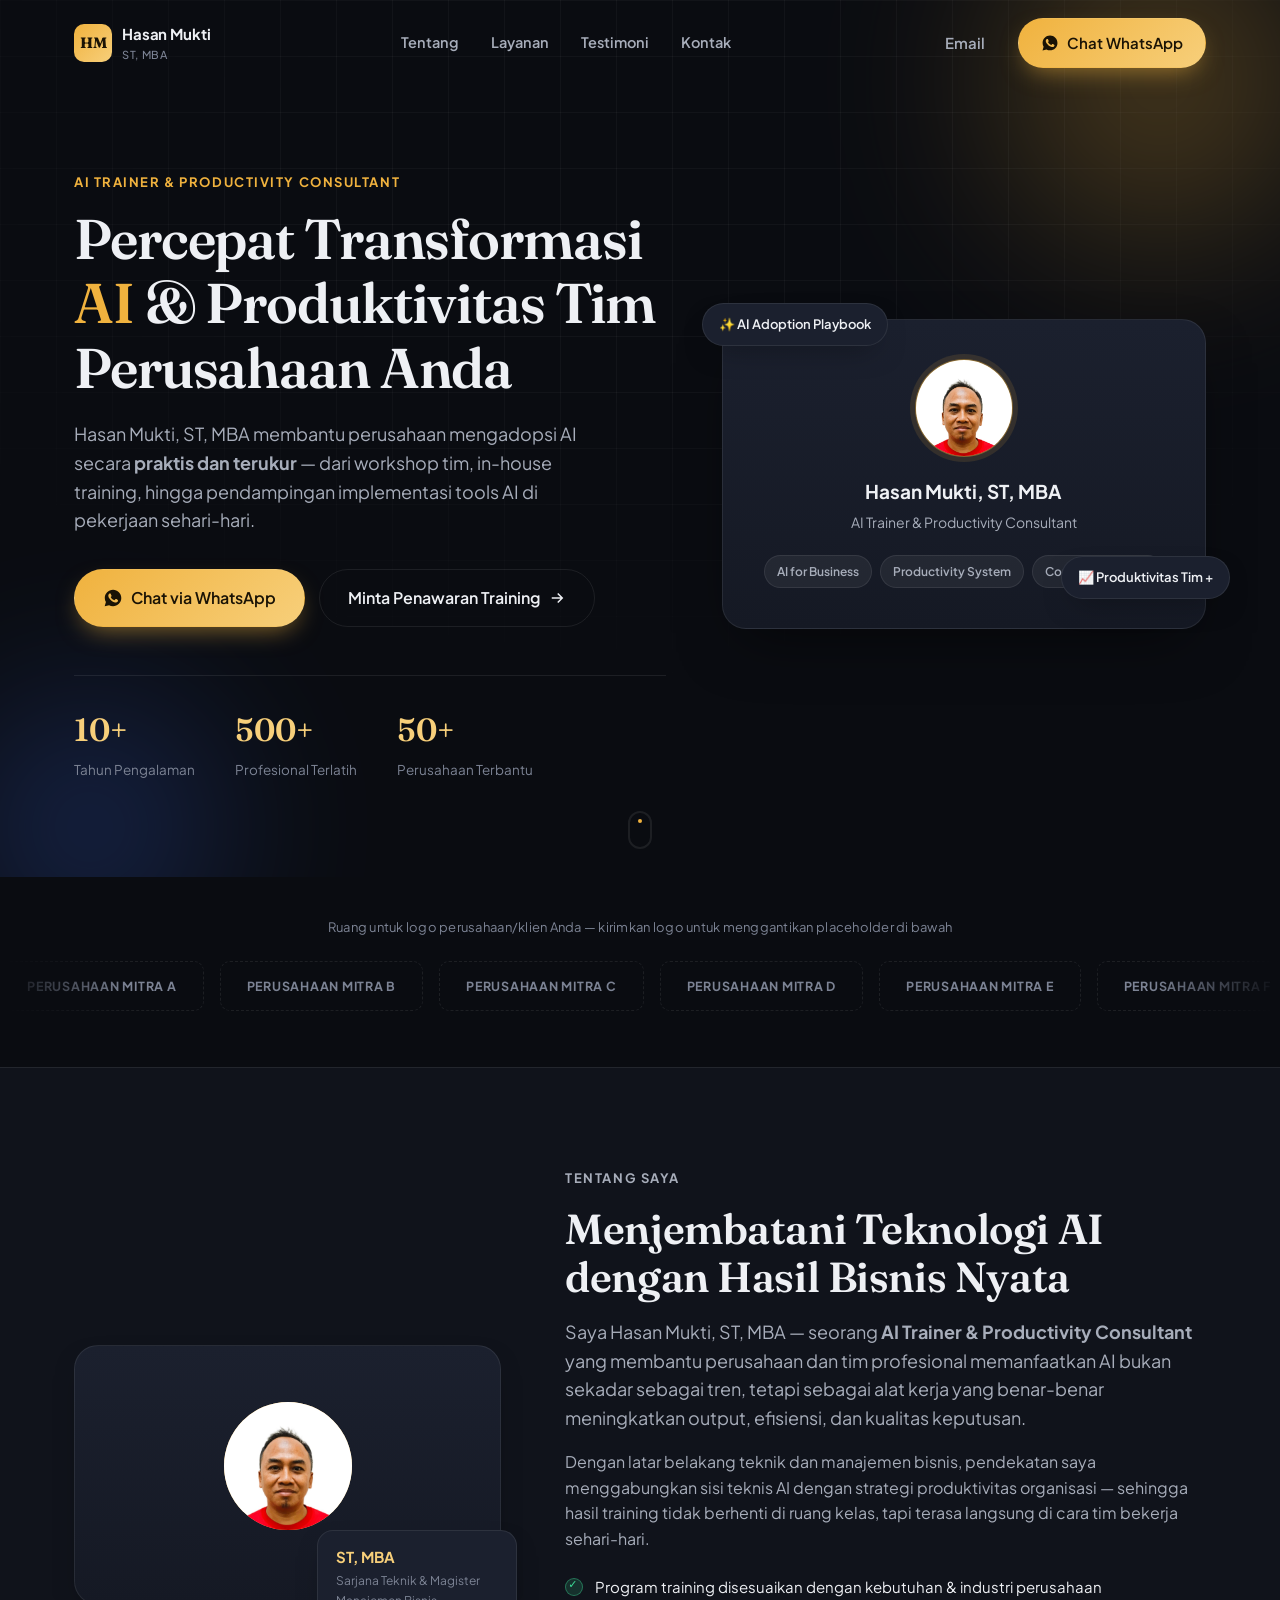
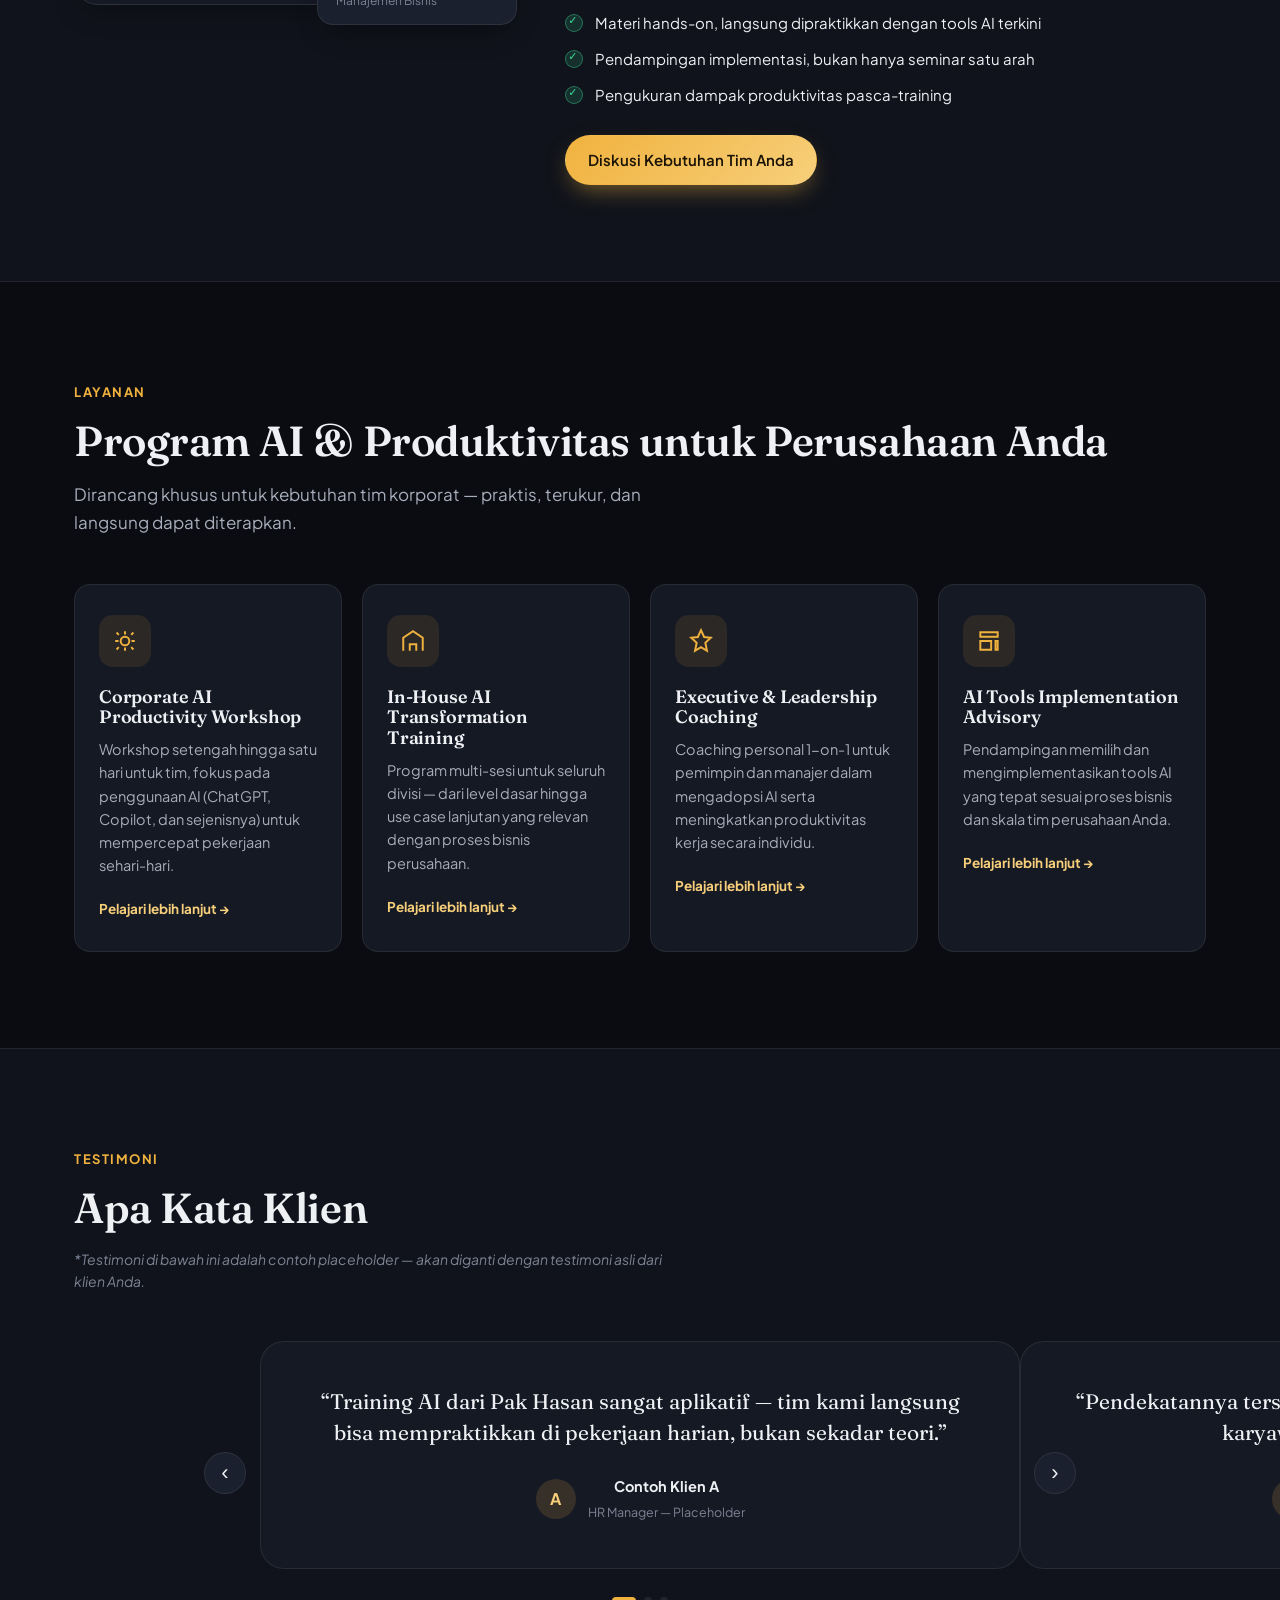
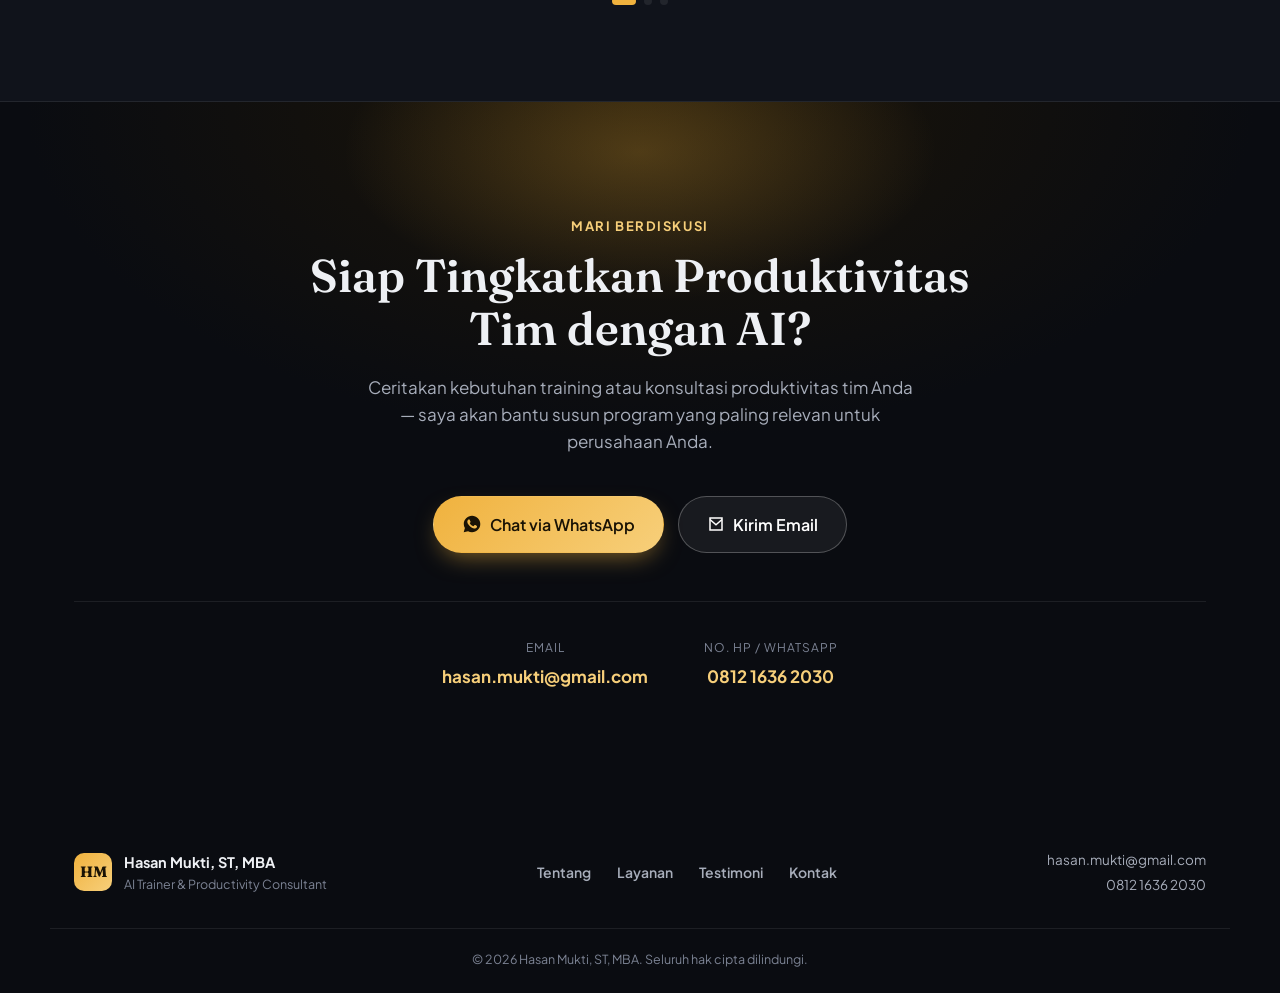
==== commit aa6953da: "Swap in higher-resolution profile photo - Replace low-res placeholder photo with 720x1280 photo prov" ====
--- a/index.html
+++ b/index.html
@@ -92,7 +92,7 @@
     <div class="hero__visual" data-reveal data-reveal-delay="150">
       <div class="hero__card">
         <div class="hero__avatar">
-          <img src="assets/img/hasan-mukti-profile.png" alt="Foto profil Hasan Mukti, ST, MBA" loading="lazy">
+          <img src="assets/img/hasan-mukti-profile.jpg" alt="Foto profil Hasan Mukti, ST, MBA" loading="lazy">
         </div>
         <p class="hero__cardname">Hasan Mukti, ST, MBA</p>
         <p class="hero__cardrole">AI Trainer &amp; Productivity Consultant</p>
@@ -140,7 +140,7 @@
     <div class="about__media" data-reveal>
       <div class="about__frame">
         <div class="about__avatar">
-          <img src="assets/img/hasan-mukti-profile.png" alt="Foto profil Hasan Mukti, ST, MBA" loading="lazy">
+          <img src="assets/img/hasan-mukti-profile.jpg" alt="Foto profil Hasan Mukti, ST, MBA" loading="lazy">
         </div>
       </div>
       <div class="about__badge">
--- a/assets/css/style.css
+++ b/assets/css/style.css
@@ -327,7 +327,7 @@
   background: linear-gradient(135deg, var(--accent), var(--accent-2));
   box-shadow: 0 0 0 6px rgba(240,178,62,0.12), 0 0 0 1px rgba(240,178,62,0.4);
 }
-.hero__avatar img{ width:100%; height:100%; object-fit:cover; }
+.hero__avatar img{ width:100%; height:100%; object-fit:cover; object-position: 50% 18%; }
 .hero__cardname{ font-size:19px; font-weight:700; }
 .hero__cardrole{ color: var(--text-dim); font-size:14px; margin-top:4px; }
 .hero__cardnote{ font-size:11.5px; color: var(--text-faint); font-style:italic; margin-top:14px; }
@@ -442,7 +442,7 @@
   color: var(--accent-ink);
   background: linear-gradient(135deg, var(--accent), var(--accent-2));
 }
-.about__avatar img{ width:100%; height:100%; object-fit:cover; }
+.about__avatar img{ width:100%; height:100%; object-fit:cover; object-position: 50% 18%; }
 .about__badge{
   position:absolute;
   bottom: -20px; right: -16px;
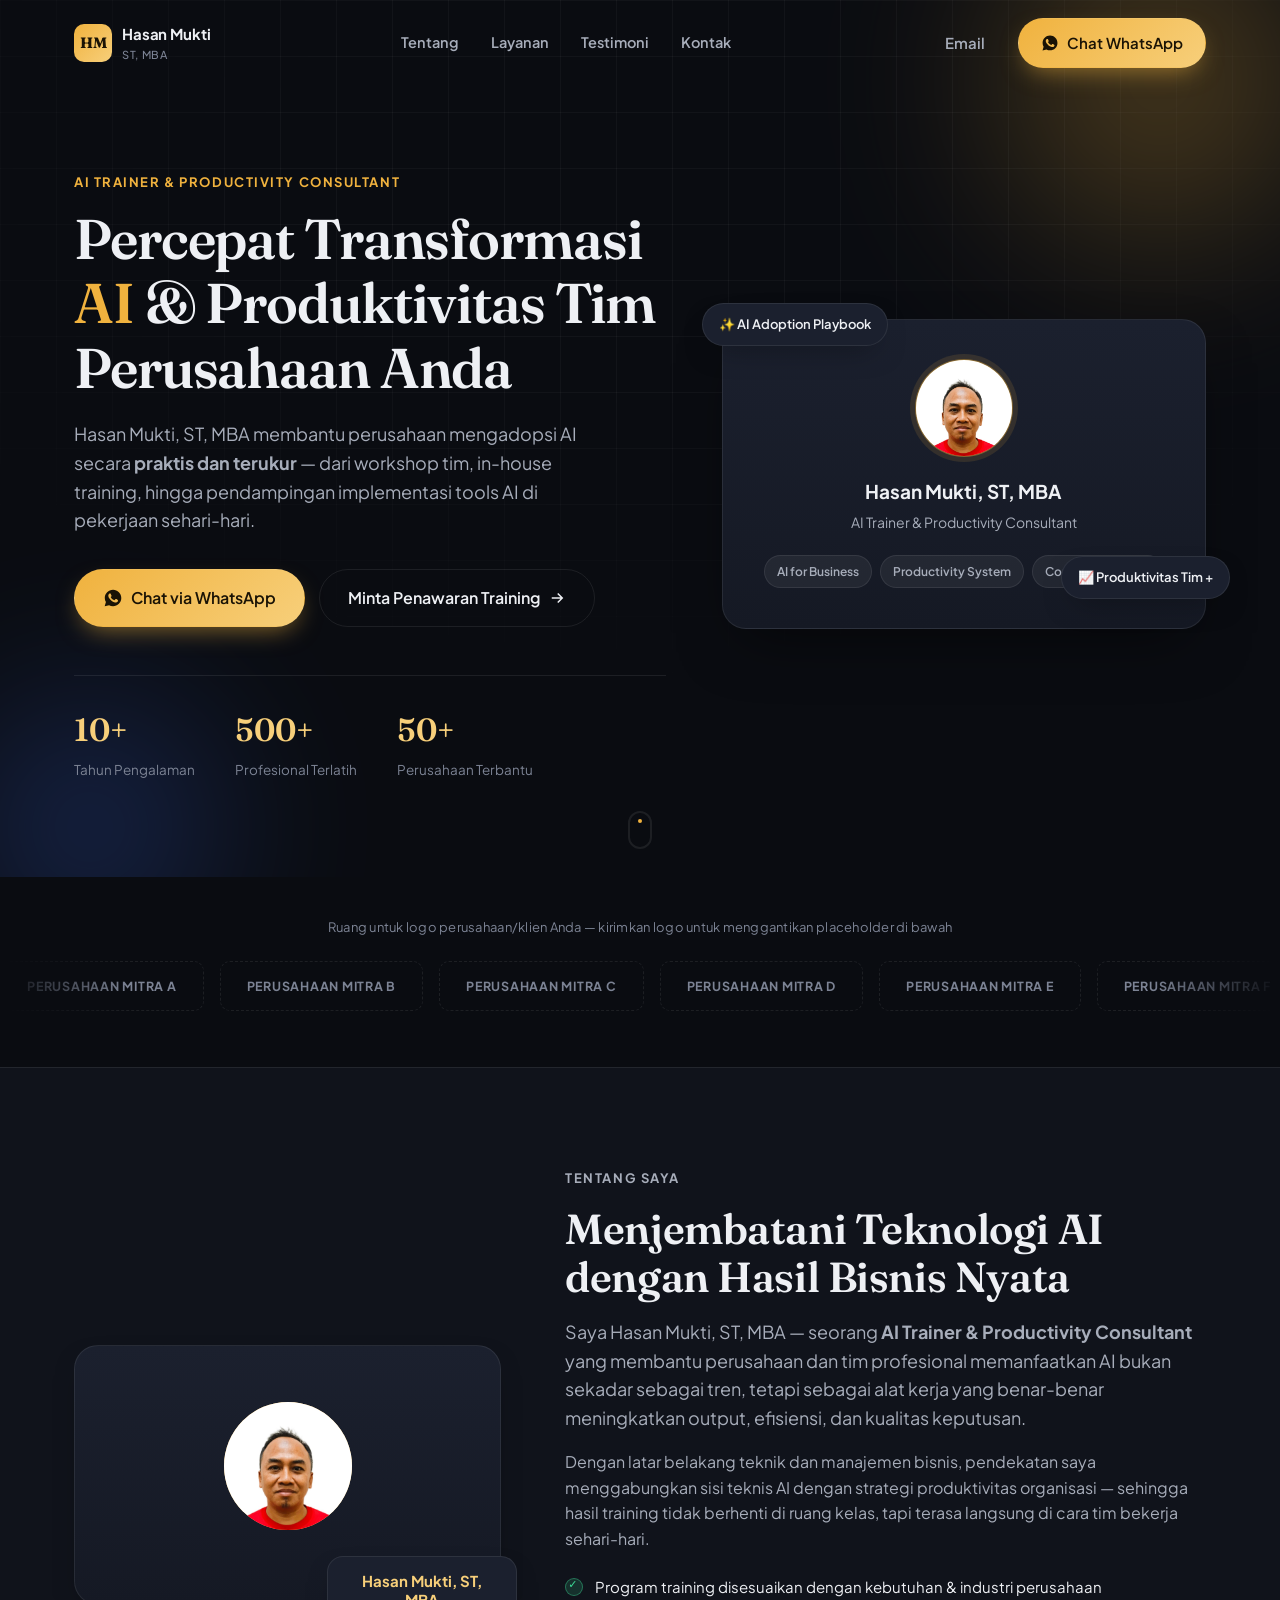
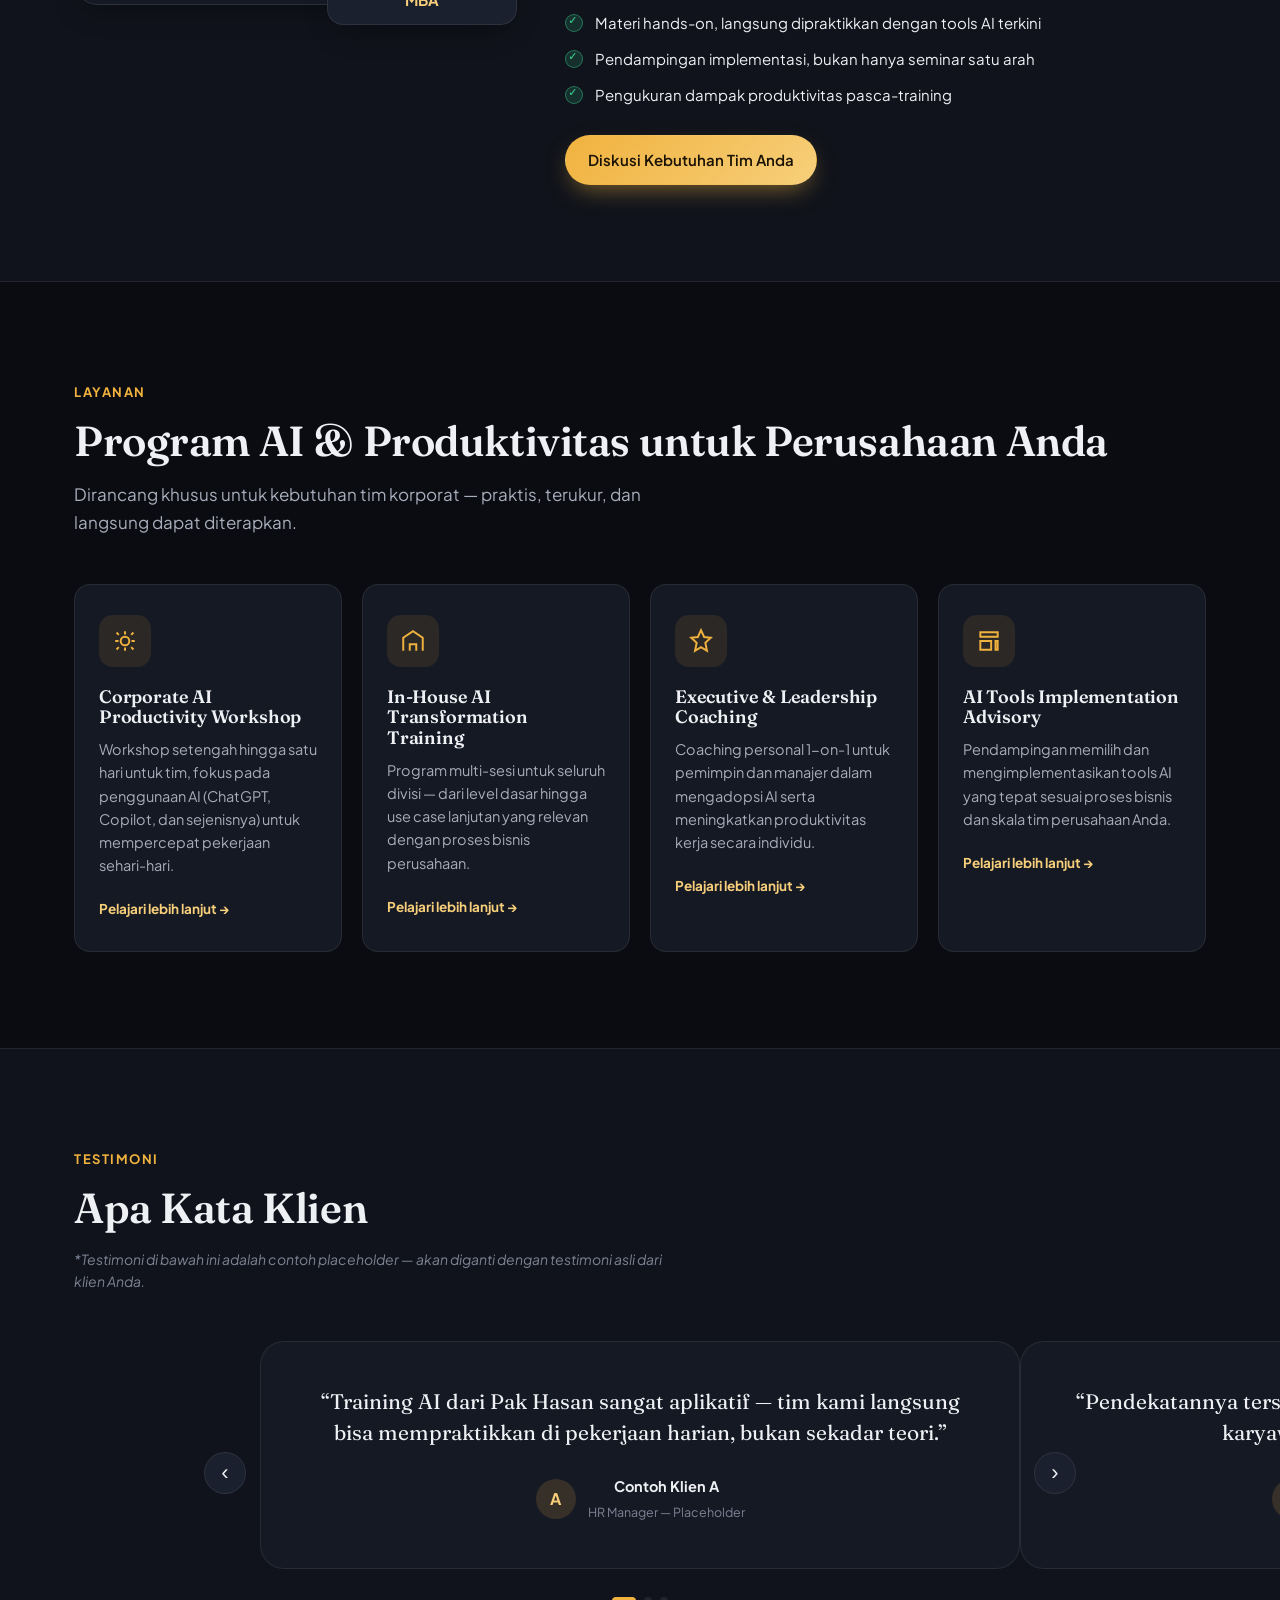
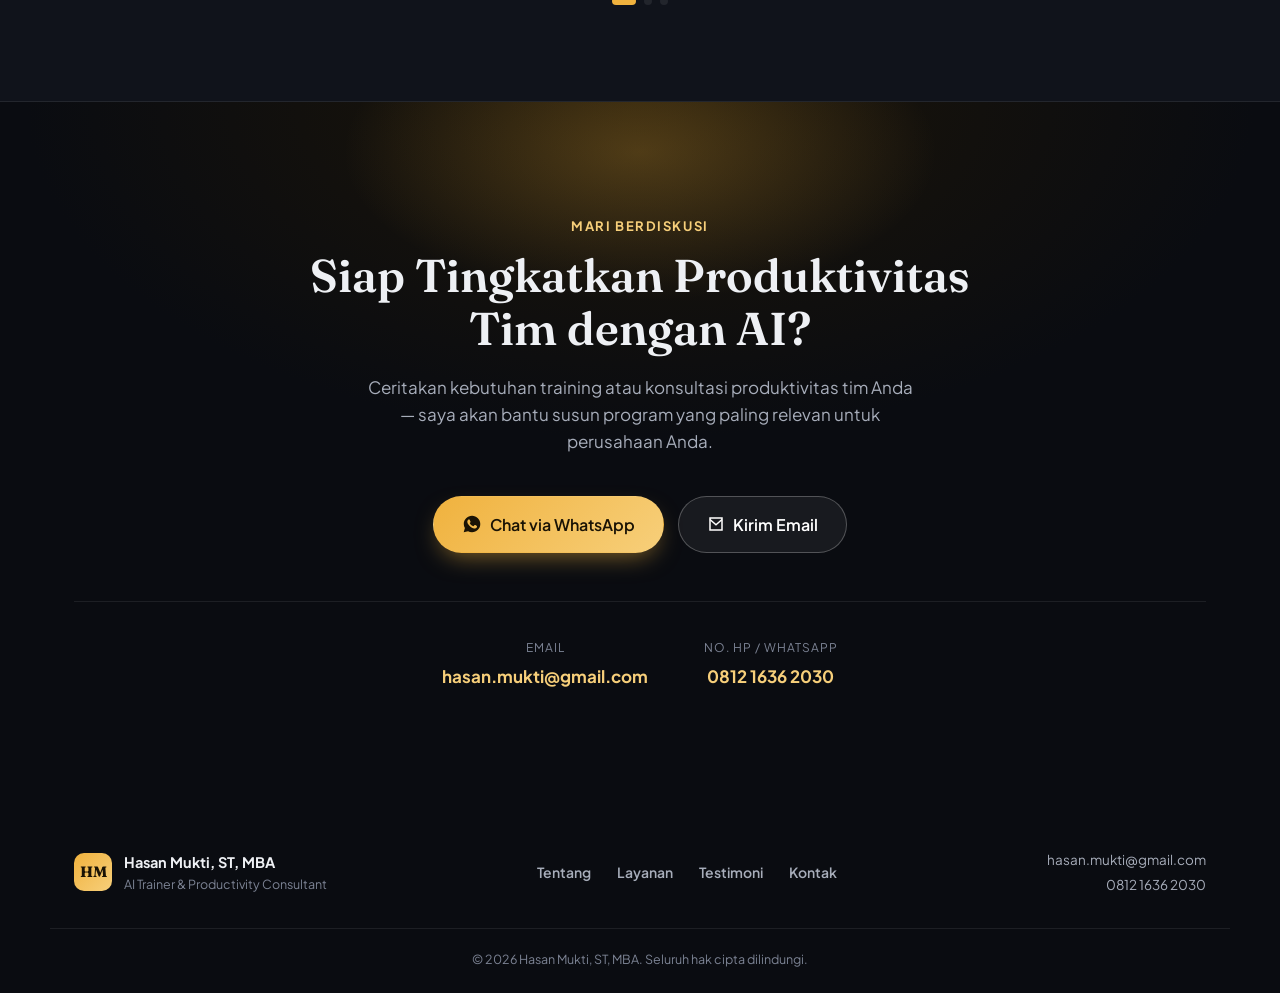
==== commit 7e54cd14: "Fix about-section badge: show full name, drop degree caption - Badge now shows full 'Hasan Mukti, ST" ====
--- a/index.html
+++ b/index.html
@@ -144,8 +144,7 @@
         </div>
       </div>
       <div class="about__badge">
-        <strong>ST, MBA</strong>
-        <span>Sarjana Teknik &amp; Magister Manajemen Bisnis</span>
+        <strong>Hasan Mukti, ST, MBA</strong>
       </div>
     </div>
 
--- a/assets/css/style.css
+++ b/assets/css/style.css
@@ -452,10 +452,10 @@
   padding: 14px 18px;
   box-shadow: var(--shadow-md);
   display:flex; flex-direction:column; gap:2px;
-  max-width: 200px;
-}
-.about__badge strong{ color: var(--accent-2); font-size:15px; }
-.about__badge span{ font-size:12px; color: var(--text-faint); }
+  max-width: 190px;
+  text-align: center;
+}
+.about__badge strong{ color: var(--accent-2); font-size:15px; line-height:1.3; }
 
 .about__lead{ font-size: 18px; margin-bottom: 16px; }
 .about__copy p{ color: var(--text-dim); margin-bottom: 16px; }
